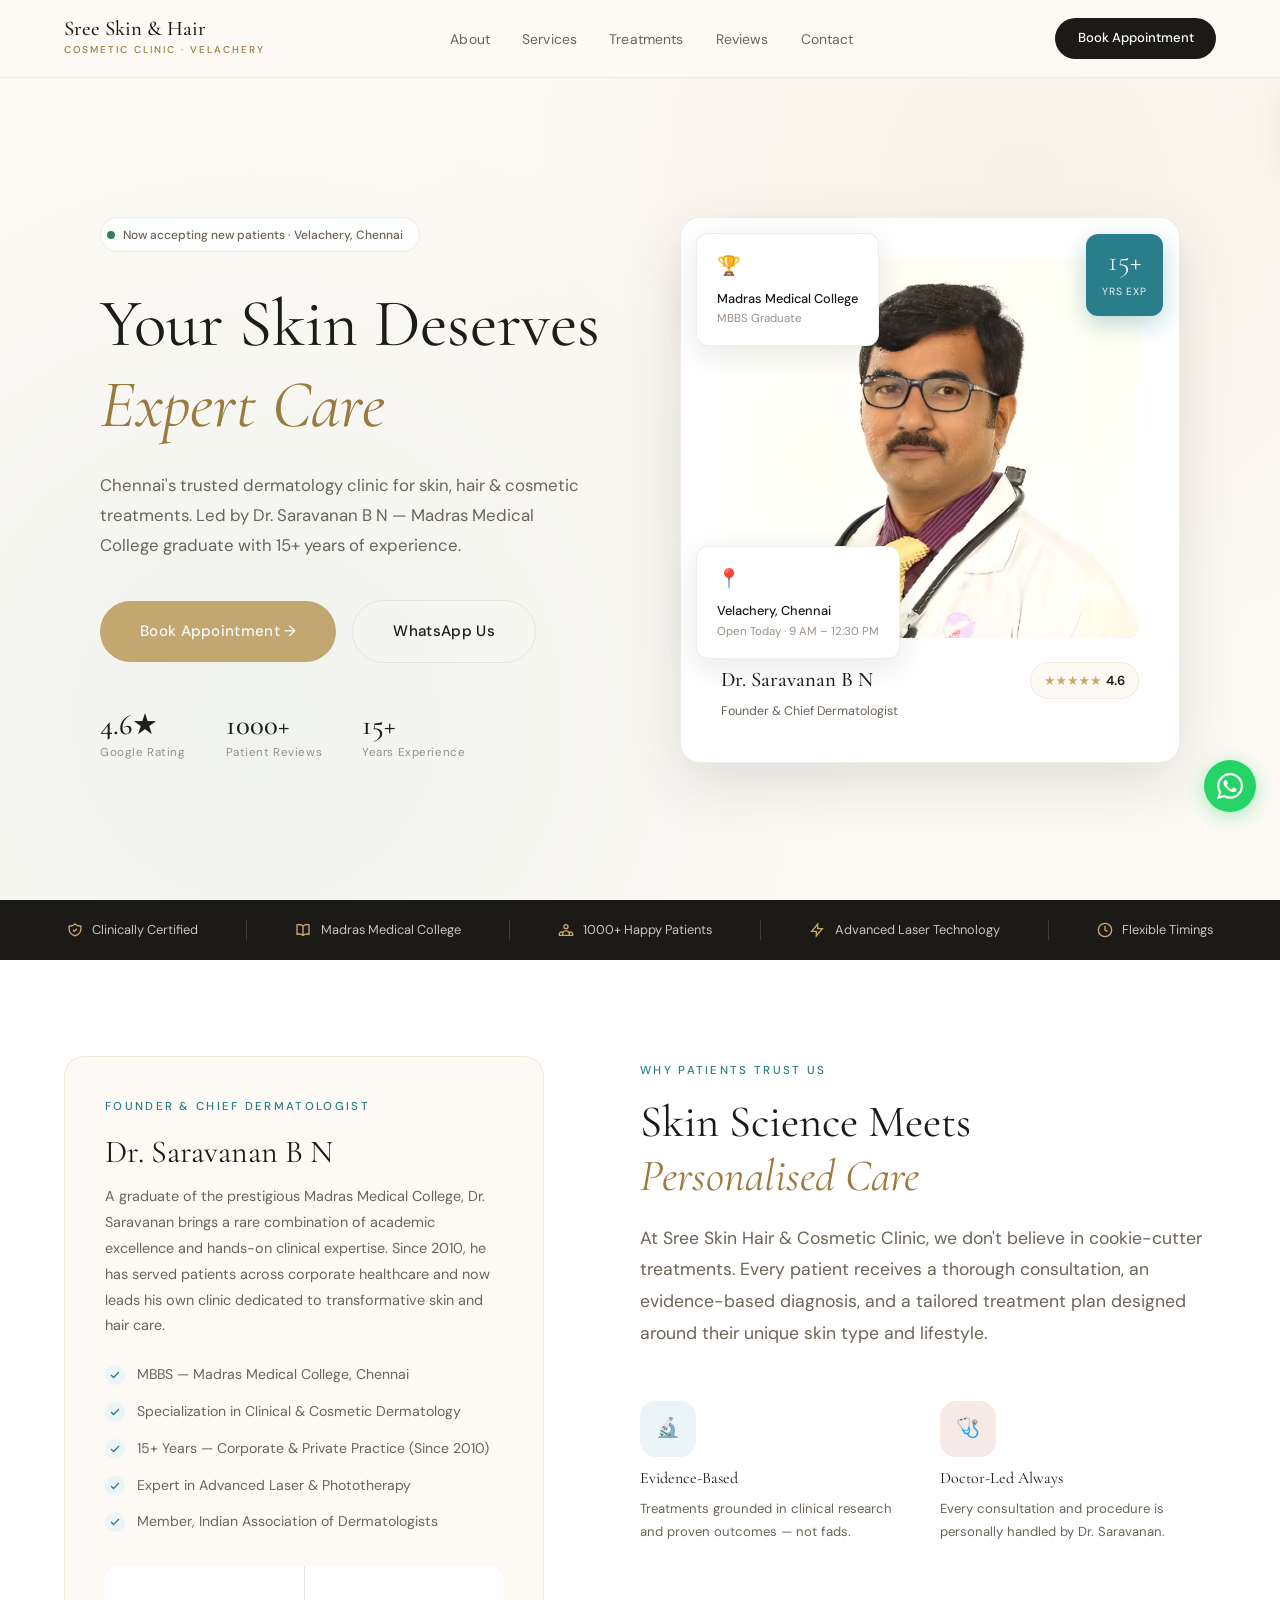
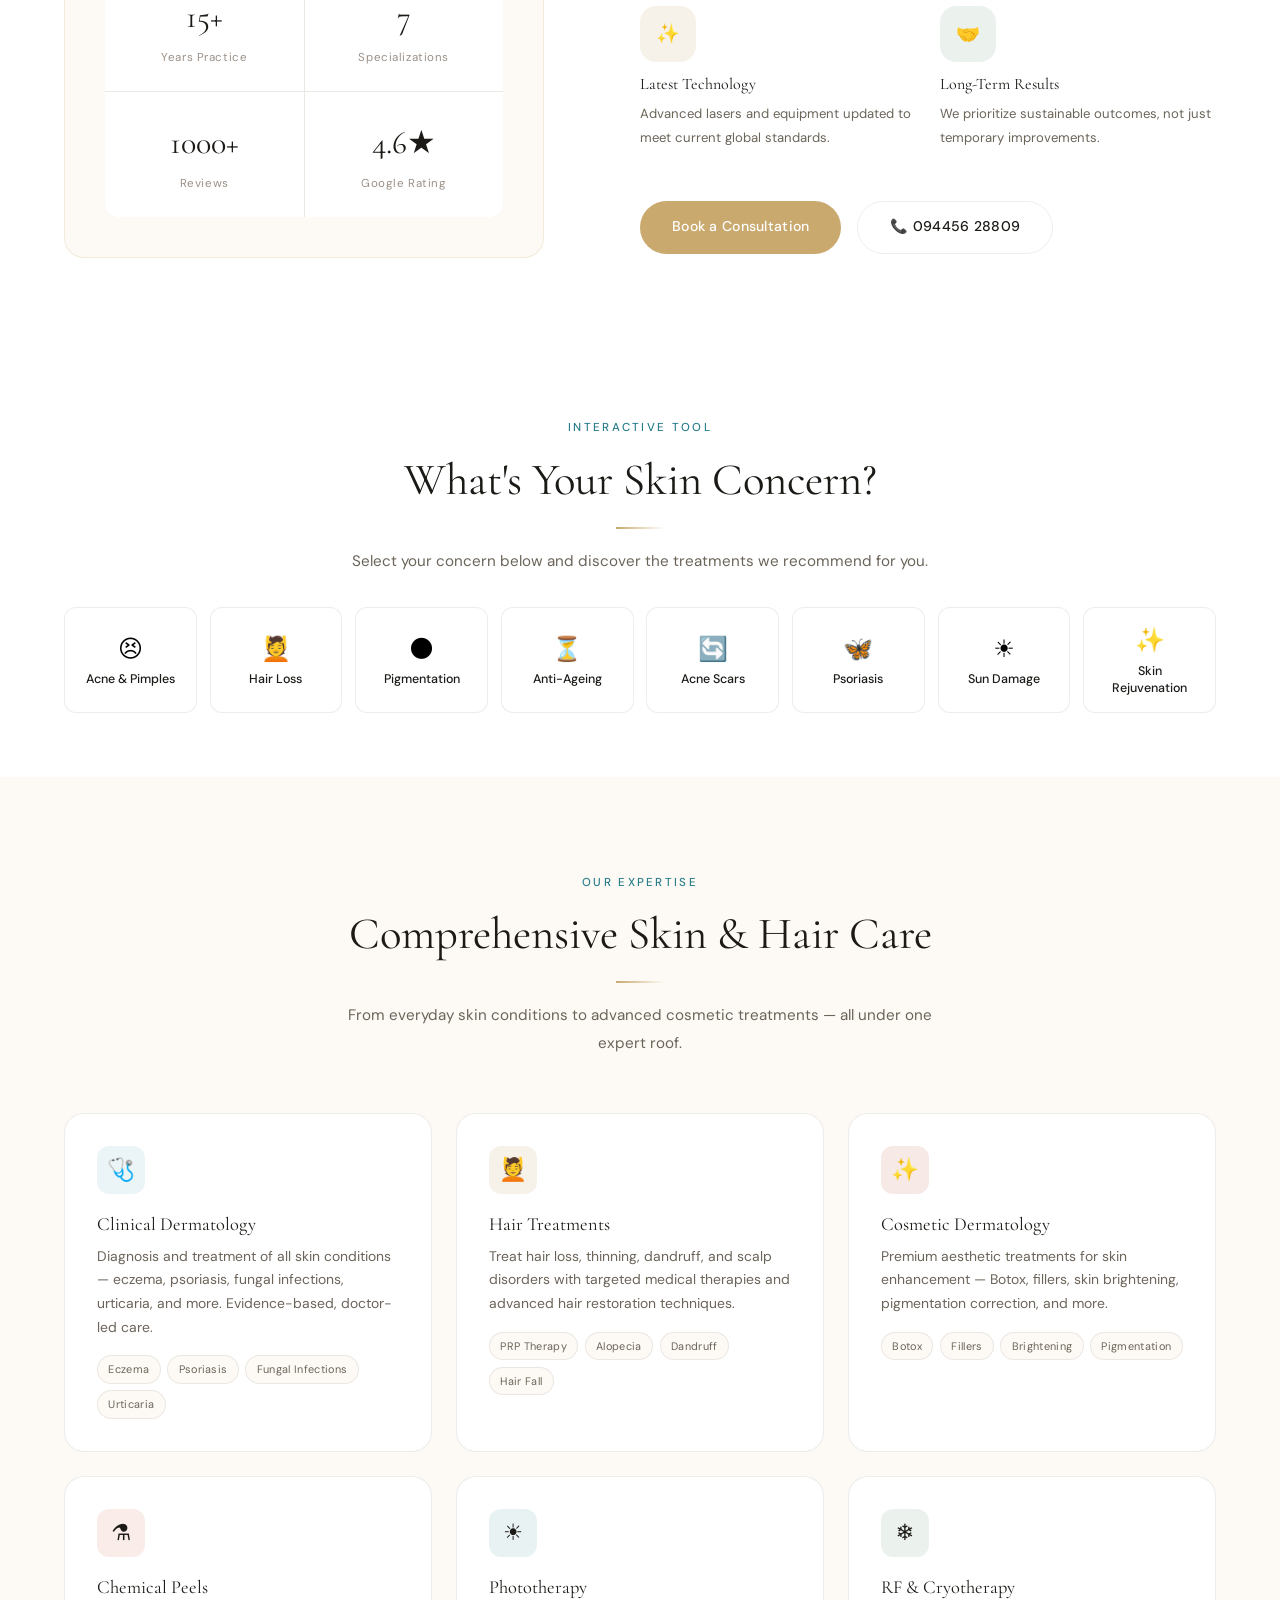
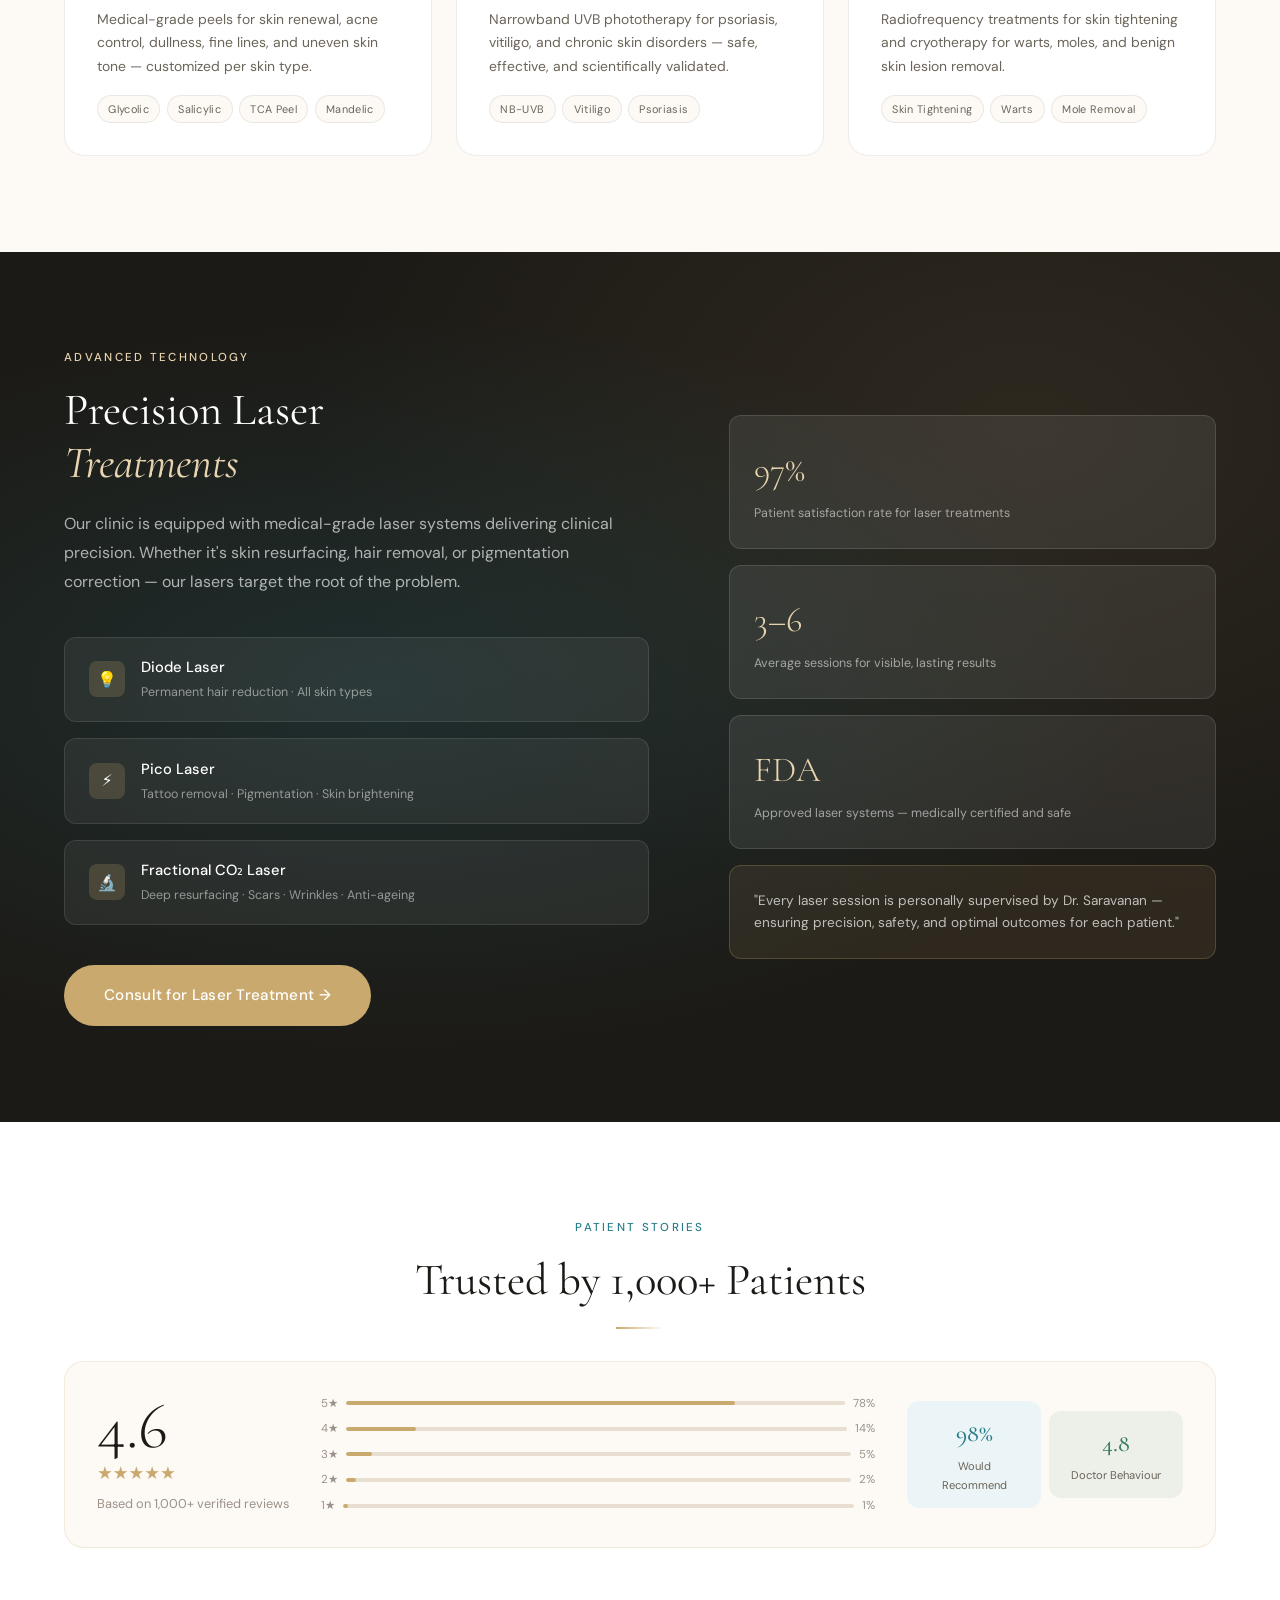
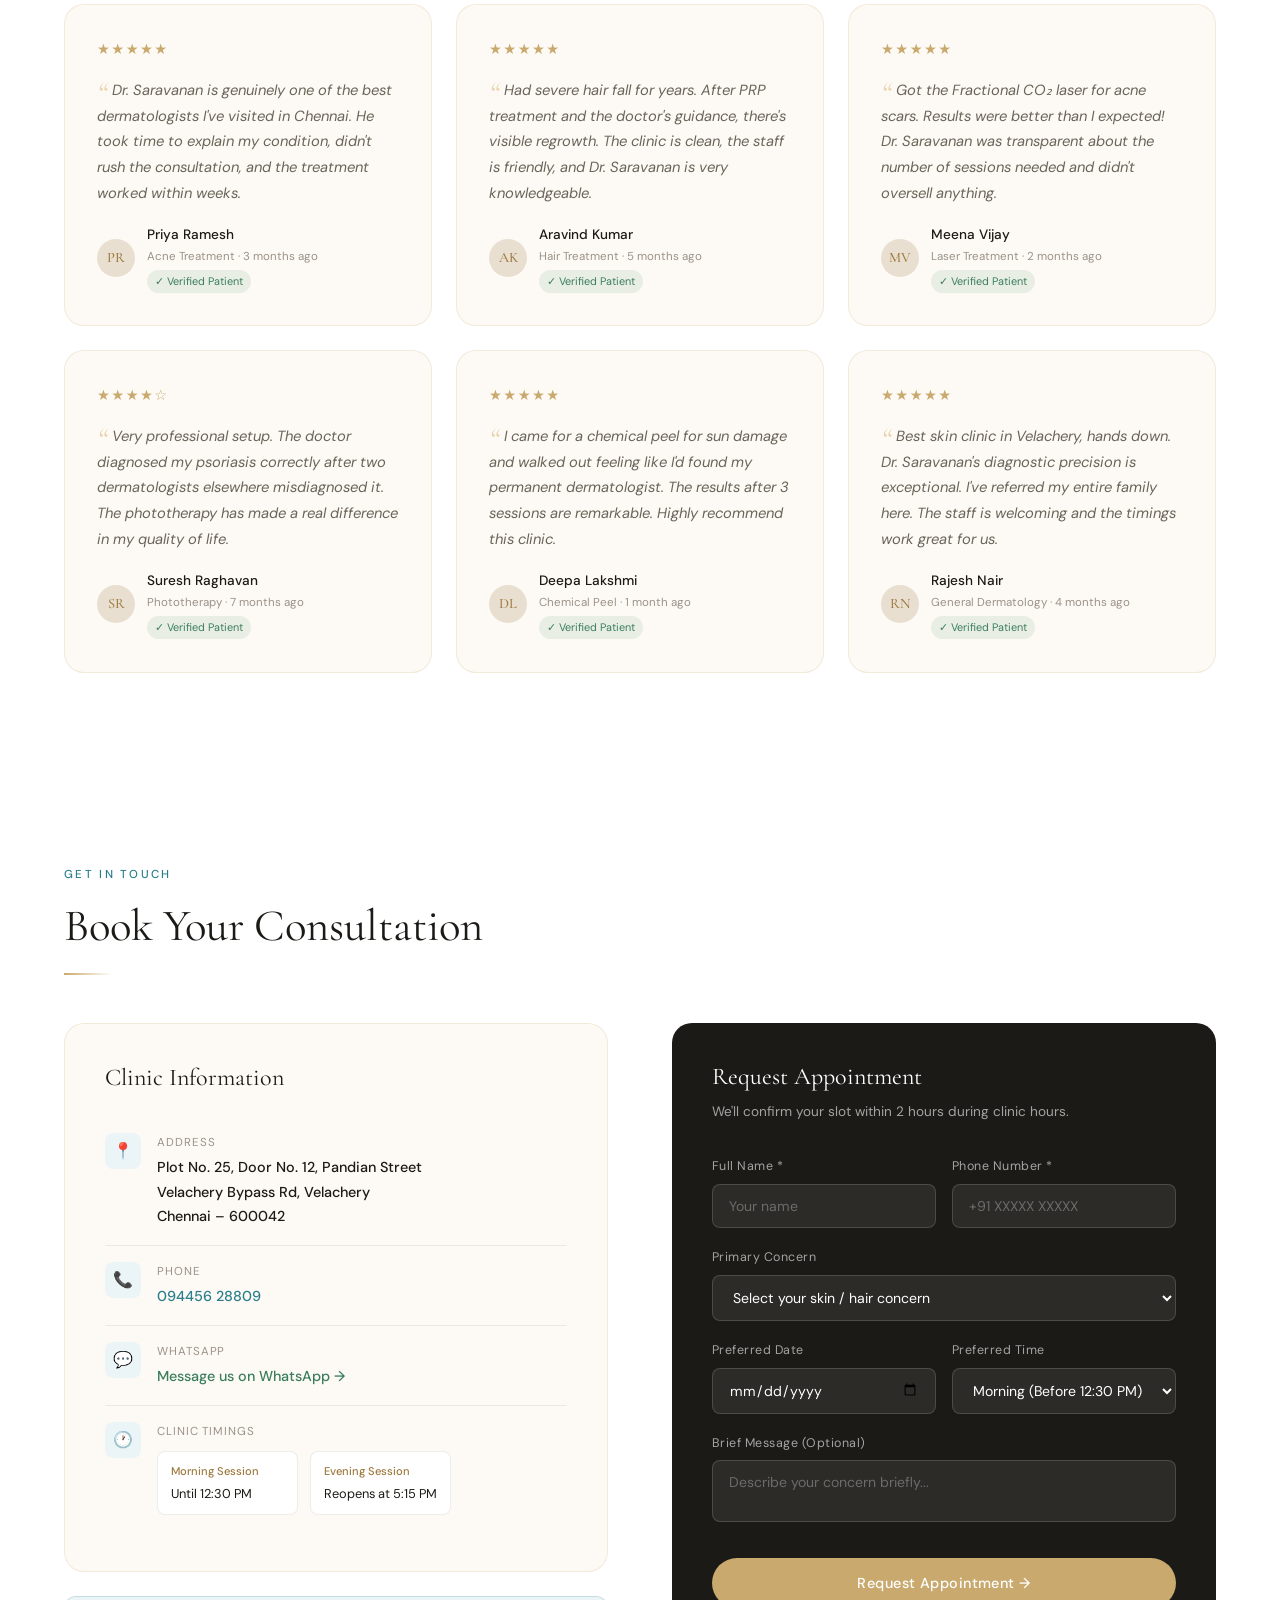
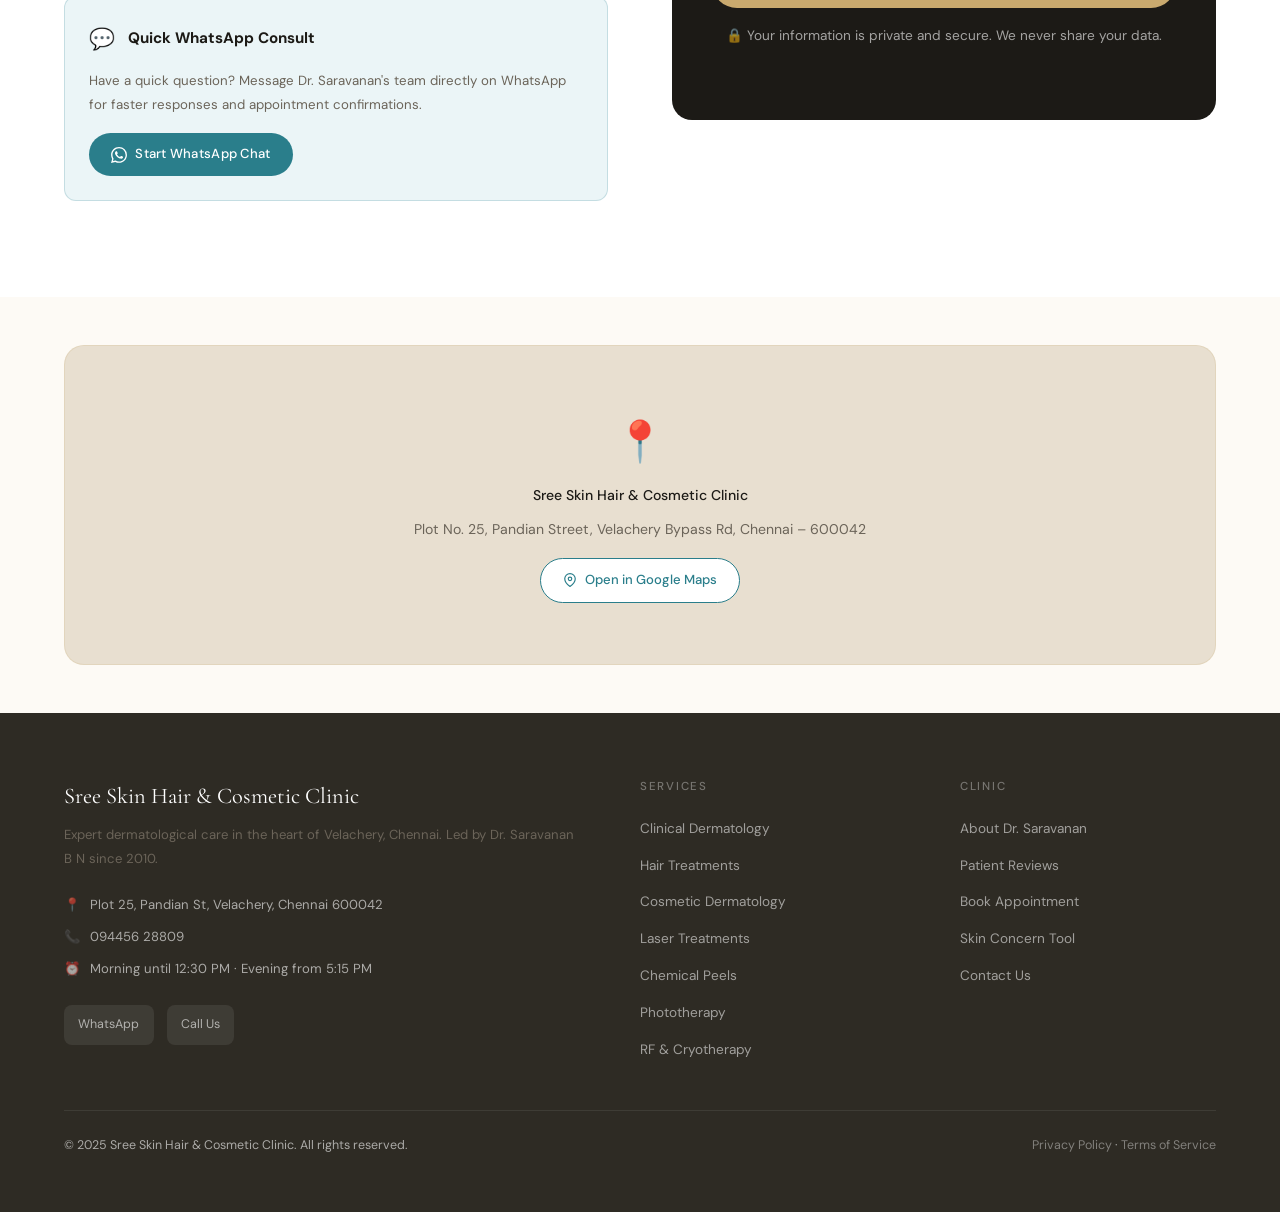
==== index.html @ a3b0a965 "Initial commit: Sree Skin Clinic website with doctor photo integration" ====
<!DOCTYPE html>
<html lang="en">
<head>
<meta charset="UTF-8">
<meta name="viewport" content="width=device-width, initial-scale=1.0">
<meta name="description" content="Sree Skin Hair & Cosmetic Clinic - Dr. Saravanan B N, Expert Dermatologist in Velachery, Chennai. Laser treatments, hair solutions, cosmetic dermatology. Book your appointment today.">
<meta name="keywords" content="dermatologist Chennai, skin clinic Velachery, hair treatment Chennai, laser skin treatment, cosmetic dermatology Chennai, Dr Saravanan dermatologist">
<title>Sree Skin Hair & Cosmetic Clinic | Dr. Saravanan B N | Velachery, Chennai</title>
<link rel="preconnect" href="https://fonts.googleapis.com">
<link href="https://fonts.googleapis.com/css2?family=Cormorant+Garamond:ital,wght@0,300;0,400;0,500;0,600;1,300;1,400&family=DM+Sans:wght@300;400;500;600&display=swap" rel="stylesheet">
<link rel="stylesheet" href="style.css">
</head>
<body>

<!-- ── NAVIGATION ── -->
<nav id="navbar">
  <div class="nav-inner">
    <a href="#home" class="nav-logo">
      <span class="nav-logo-name">Sree Skin & Hair</span>
      <span class="nav-logo-sub">Cosmetic Clinic · Velachery</span>
    </a>
    <ul class="nav-links">
      <li><a href="#about">About</a></li>
      <li><a href="#services">Services</a></li>
      <li><a href="#treatments">Treatments</a></li>
      <li><a href="#testimonials">Reviews</a></li>
      <li><a href="#contact">Contact</a></li>
    </ul>
    <div class="nav-cta">
      <a href="#contact" class="nav-book">Book Appointment</a>
    </div>
    <button class="hamburger" id="hamburger" aria-label="Menu">
      <span></span><span></span><span></span>
    </button>
  </div>
  <div class="mobile-menu" id="mobileMenu">
    <a href="#about">About Dr. Saravanan</a>
    <a href="#services">Services</a>
    <a href="#treatments">Laser Treatments</a>
    <a href="#testimonials">Patient Reviews</a>
    <a href="#contact">Contact & Location</a>
    <a href="tel:+919445628809" class="btn btn-outline" style="text-align:center;justify-content:center;">📞 Call Now</a>
    <a href="#contact" class="btn btn-gold">Book Appointment</a>
  </div>
</nav>

<!-- ── HERO ── -->
<section class="hero" id="home">
  <div class="hero-bg-pattern"></div>
  <div class="container">
    <div class="hero-grid">
      <div class="hero-content">
        <div class="hero-badge">
          <span class="hero-badge-dot"></span>
          <span>Now accepting new patients · Velachery, Chennai</span>
        </div>
        <h1 class="hero-title">
          Your Skin Deserves<br>
          <em>Expert Care</em>
        </h1>
        <p class="hero-sub">
          Chennai's trusted dermatology clinic for skin, hair & cosmetic treatments. Led by Dr. Saravanan B N — Madras Medical College graduate with 15+ years of experience.
        </p>
        <div class="hero-actions">
          <a href="#contact" class="btn btn-gold btn-lg">Book Appointment →</a>
          <a href="https://wa.me/919445628809?text=Hello%2C%20I%20would%20like%20to%20book%20an%20appointment" target="_blank" class="btn btn-outline btn-lg">WhatsApp Us</a>
        </div>
        <div class="hero-stats">
          <div>
            <span class="hero-stat-num">4.6★</span>
            <span class="hero-stat-label">Google Rating</span>
          </div>
          <div>
            <span class="hero-stat-num">1000+</span>
            <span class="hero-stat-label">Patient Reviews</span>
          </div>
          <div>
            <span class="hero-stat-num">15+</span>
            <span class="hero-stat-label">Years Experience</span>
          </div>
        </div>
      </div>

      <div class="hero-visual">
        <div class="hero-float-card hero-float-1">
          <div class="float-icon">🏆</div>
          <div class="float-label">Madras Medical College</div>
          <div class="float-sub">MBBS Graduate</div>
        </div>
        <div class="hero-card-main">
          <div class="experience-badge">
            <span class="num">15+</span>
            <span class="txt">YRS EXP</span>
          </div>
          <div class="doctor-avatar-placeholder">
            <img src="doctor-photo.jpg" class="doctor-silhouette" alt="Portrait of Dr. Saravanan B N" onerror="this.closest('.doctor-avatar-placeholder').classList.add('fallback-active')">
            <svg viewBox="0 0 200 300" class="doctor-silhouette-fallback" fill="none" xmlns="http://www.w3.org/2000/svg" aria-hidden="true">
              <ellipse cx="100" cy="65" rx="38" ry="42" fill="#C9A96E" opacity="0.35"/>
              <rect x="52" y="105" width="96" height="130" rx="24" fill="#C9A96E" opacity="0.25"/>
              <rect x="80" y="100" width="40" height="20" rx="6" fill="#9E7A3F" opacity="0.3"/>
              <rect x="68" y="135" width="64" height="8" rx="4" fill="#2A7E8B" opacity="0.3"/>
              <circle cx="100" cy="170" r="16" fill="#2A7E8B" opacity="0.15"/>
              <rect x="94" y="158" width="12" height="24" rx="2" fill="#2A7E8B" opacity="0.4"/>
              <rect x="88" y="164" width="24" height="12" rx="2" fill="#2A7E8B" opacity="0.4"/>
            </svg>
          </div>
          <div class="doctor-info-row">
            <div class="doctor-name-block">
              <div class="name">Dr. Saravanan B N</div>
              <div class="title">Founder & Chief Dermatologist</div>
            </div>
            <div class="rating-pill">
              <span class="stars">★★★★★</span>
              <span class="score">4.6</span>
            </div>
          </div>
        </div>
        <div class="hero-float-card hero-float-2">
          <div class="float-icon">📍</div>
          <div class="float-label">Velachery, Chennai</div>
          <div class="float-sub">Open Today · 9 AM – 12:30 PM</div>
        </div>
      </div>
    </div>
  </div>
</section>

<!-- ── TRUST BAR ── -->
<div class="trust-bar">
  <div class="container">
    <div class="trust-inner">
      <div class="trust-item">
        <svg class="icon" viewBox="0 0 24 24" fill="none" stroke="currentColor" stroke-width="2"><path d="M9 12l2 2 4-4m5.618-4.016A11.955 11.955 0 0112 2.944a11.955 11.955 0 01-8.618 3.04A12.02 12.02 0 003 9c0 5.591 3.824 10.29 9 11.622 5.176-1.332 9-6.03 9-11.622 0-1.042-.133-2.052-.382-3.016z"/></svg>
        Clinically Certified
      </div>
      <div class="trust-divider"></div>
      <div class="trust-item">
        <svg class="icon" viewBox="0 0 24 24" fill="none" stroke="currentColor" stroke-width="2"><path d="M12 6.042A8.967 8.967 0 006 3.75c-1.052 0-2.062.18-3 .512v14.25A8.987 8.987 0 016 18c2.305 0 4.408.867 6 2.292m0-14.25a8.966 8.966 0 016-2.292c1.052 0 2.062.18 3 .512v14.25A8.987 8.987 0 0018 18a8.967 8.967 0 00-6 2.292m0-14.25v14.25"/></svg>
        Madras Medical College
      </div>
      <div class="trust-divider"></div>
      <div class="trust-item">
        <svg class="icon" viewBox="0 0 24 24" fill="none" stroke="currentColor" stroke-width="2"><path d="M17 20h5v-2a3 3 0 00-5.356-1.857M17 20H7m10 0v-2c0-.656-.126-1.283-.356-1.857M7 20H2v-2a3 3 0 015.356-1.857M7 20v-2c0-.656.126-1.283.356-1.857m0 0a5.002 5.002 0 019.288 0M15 7a3 3 0 11-6 0 3 3 0 016 0z"/></svg>
        1000+ Happy Patients
      </div>
      <div class="trust-divider"></div>
      <div class="trust-item">
        <svg class="icon" viewBox="0 0 24 24" fill="none" stroke="currentColor" stroke-width="2"><path d="M13 10V3L4 14h7v7l9-11h-7z"/></svg>
        Advanced Laser Technology
      </div>
      <div class="trust-divider"></div>
      <div class="trust-item">
        <svg class="icon" viewBox="0 0 24 24" fill="none" stroke="currentColor" stroke-width="2"><circle cx="12" cy="12" r="10"/><polyline points="12 6 12 12 16 14"/></svg>
        Flexible Timings
      </div>
    </div>
  </div>
</div>

<!-- ── ABOUT DR. SARAVANAN ── -->
<section class="about-section section" id="about">
  <div class="container">
    <div class="about-grid">
      <div class="about-visual fade-up">
        <div class="about-card">
          <span class="eyebrow">Founder & Chief Dermatologist</span>
          <h2 style="font-size:2rem;">Dr. Saravanan B N</h2>
          <p style="margin-top:0.8rem;font-size:0.9rem;">A graduate of the prestigious Madras Medical College, Dr. Saravanan brings a rare combination of academic excellence and hands-on clinical expertise. Since 2010, he has served patients across corporate healthcare and now leads his own clinic dedicated to transformative skin and hair care.</p>
          
          <ul class="credential-list">
            <li>
              <div class="cred-icon" style="background:var(--blue-teal-light);">
                <svg width="12" height="12" viewBox="0 0 24 24" fill="none" stroke="var(--blue-teal)" stroke-width="2.5"><polyline points="20 6 9 17 4 12"/></svg>
              </div>
              MBBS — Madras Medical College, Chennai
            </li>
            <li>
              <div class="cred-icon" style="background:var(--blue-teal-light);">
                <svg width="12" height="12" viewBox="0 0 24 24" fill="none" stroke="var(--blue-teal)" stroke-width="2.5"><polyline points="20 6 9 17 4 12"/></svg>
              </div>
              Specialization in Clinical & Cosmetic Dermatology
            </li>
            <li>
              <div class="cred-icon" style="background:var(--blue-teal-light);">
                <svg width="12" height="12" viewBox="0 0 24 24" fill="none" stroke="var(--blue-teal)" stroke-width="2.5"><polyline points="20 6 9 17 4 12"/></svg>
              </div>
              15+ Years — Corporate & Private Practice (Since 2010)
            </li>
            <li>
              <div class="cred-icon" style="background:var(--blue-teal-light);">
                <svg width="12" height="12" viewBox="0 0 24 24" fill="none" stroke="var(--blue-teal)" stroke-width="2.5"><polyline points="20 6 9 17 4 12"/></svg>
              </div>
              Expert in Advanced Laser & Phototherapy
            </li>
            <li>
              <div class="cred-icon" style="background:var(--blue-teal-light);">
                <svg width="12" height="12" viewBox="0 0 24 24" fill="none" stroke="var(--blue-teal)" stroke-width="2.5"><polyline points="20 6 9 17 4 12"/></svg>
              </div>
              Member, Indian Association of Dermatologists
            </li>
          </ul>

          <div class="stat-grid">
            <div class="stat-box">
              <span class="num">15+</span>
              <span class="lbl">Years Practice</span>
            </div>
            <div class="stat-box">
              <span class="num">7</span>
              <span class="lbl">Specializations</span>
            </div>
            <div class="stat-box">
              <span class="num">1000+</span>
              <span class="lbl">Reviews</span>
            </div>
            <div class="stat-box">
              <span class="num">4.6★</span>
              <span class="lbl">Google Rating</span>
            </div>
          </div>
        </div>
      </div>

      <div class="about-content fade-up fade-up-delay-1">
        <span class="eyebrow">Why Patients Trust Us</span>
        <h2>Skin Science Meets<br><em style="color:var(--gold-dark);">Personalised Care</em></h2>
        <p class="subtitle">At Sree Skin Hair & Cosmetic Clinic, we don't believe in cookie-cutter treatments. Every patient receives a thorough consultation, an evidence-based diagnosis, and a tailored treatment plan designed around their unique skin type and lifestyle.</p>
        
        <div class="why-grid" style="margin-top:0;">
          <div class="why-card" style="text-align:left;padding:1.2rem 0;">
            <div class="why-icon" style="background:var(--blue-teal-light);margin:0 0 0.8rem;">
              <span style="font-size:1.2rem;">🔬</span>
            </div>
            <h3 style="font-size:1rem;">Evidence-Based</h3>
            <p style="font-size:0.82rem;">Treatments grounded in clinical research and proven outcomes — not fads.</p>
          </div>
          <div class="why-card" style="text-align:left;padding:1.2rem 0;">
            <div class="why-icon" style="background:var(--accent-light);margin:0 0 0.8rem;">
              <span style="font-size:1.2rem;">🩺</span>
            </div>
            <h3 style="font-size:1rem;">Doctor-Led Always</h3>
            <p style="font-size:0.82rem;">Every consultation and procedure is personally handled by Dr. Saravanan.</p>
          </div>
          <div class="why-card" style="text-align:left;padding:1.2rem 0;">
            <div class="why-icon" style="background:rgba(201,169,110,0.15);margin:0 0 0.8rem;">
              <span style="font-size:1.2rem;">✨</span>
            </div>
            <h3 style="font-size:1rem;">Latest Technology</h3>
            <p style="font-size:0.82rem;">Advanced lasers and equipment updated to meet current global standards.</p>
          </div>
          <div class="why-card" style="text-align:left;padding:1.2rem 0;">
            <div class="why-icon" style="background:rgba(58,125,92,0.1);margin:0 0 0.8rem;">
              <span style="font-size:1.2rem;">🤝</span>
            </div>
            <h3 style="font-size:1rem;">Long-Term Results</h3>
            <p style="font-size:0.82rem;">We prioritize sustainable outcomes, not just temporary improvements.</p>
          </div>
        </div>

        <div style="margin-top:2rem;display:flex;gap:1rem;flex-wrap:wrap;">
          <a href="#contact" class="btn btn-gold">Book a Consultation</a>
          <a href="tel:+919445628809" class="btn btn-outline">📞 094456 28809</a>
        </div>
      </div>
    </div>
  </div>
</section>

<!-- ── SKIN CONCERN SELECTOR ── -->
<section class="skin-selector section-sm" id="concerns">
  <div class="container">
    <div class="section-header">
      <span class="eyebrow">Interactive Tool</span>
      <h2>What's Your Skin Concern?</h2>
      <div class="divider"></div>
      <p>Select your concern below and discover the treatments we recommend for you.</p>
    </div>
    <div class="concern-grid" id="concernGrid">
      <button class="concern-btn" onclick="selectConcern(this,'acne')">
        <span class="icon">😣</span>
        <span class="name">Acne & Pimples</span>
      </button>
      <button class="concern-btn" onclick="selectConcern(this,'hairloss')">
        <span class="icon">💆</span>
        <span class="name">Hair Loss</span>
      </button>
      <button class="concern-btn" onclick="selectConcern(this,'pigmentation')">
        <span class="icon">🌑</span>
        <span class="name">Pigmentation</span>
      </button>
      <button class="concern-btn" onclick="selectConcern(this,'antiaging')">
        <span class="icon">⏳</span>
        <span class="name">Anti-Ageing</span>
      </button>
      <button class="concern-btn" onclick="selectConcern(this,'scars')">
        <span class="icon">🔄</span>
        <span class="name">Acne Scars</span>
      </button>
      <button class="concern-btn" onclick="selectConcern(this,'psoriasis')">
        <span class="icon">🦋</span>
        <span class="name">Psoriasis</span>
      </button>
      <button class="concern-btn" onclick="selectConcern(this,'tanning')">
        <span class="icon">☀️</span>
        <span class="name">Sun Damage</span>
      </button>
      <button class="concern-btn" onclick="selectConcern(this,'laser')">
        <span class="icon">✨</span>
        <span class="name">Skin Rejuvenation</span>
      </button>
    </div>
    <div class="concern-result" id="concernResult">
      <h4 id="cResult-title">Recommended Treatments</h4>
      <p id="cResult-text"></p>
      <div class="treatments" id="cResult-tags"></div>
      <div style="margin-top:1.2rem;">
        <a href="#contact" class="btn btn-teal" style="font-size:0.82rem;padding:0.65rem 1.4rem;">Book a Consultation for This →</a>
      </div>
    </div>
  </div>
</section>

<!-- ── SERVICES ── -->
<section class="services-section section" id="services">
  <div class="container">
    <div class="section-header fade-up">
      <span class="eyebrow">Our Expertise</span>
      <h2>Comprehensive Skin & Hair Care</h2>
      <div class="divider"></div>
      <p>From everyday skin conditions to advanced cosmetic treatments — all under one expert roof.</p>
    </div>

    <div class="services-grid">
      <div class="service-card fade-up">
        <div class="service-icon" style="background:var(--blue-teal-light);">🩺</div>
        <h3>Clinical Dermatology</h3>
        <p>Diagnosis and treatment of all skin conditions — eczema, psoriasis, fungal infections, urticaria, and more. Evidence-based, doctor-led care.</p>
        <div class="service-tags">
          <span class="tag">Eczema</span>
          <span class="tag">Psoriasis</span>
          <span class="tag">Fungal Infections</span>
          <span class="tag">Urticaria</span>
        </div>
      </div>

      <div class="service-card fade-up fade-up-delay-1">
        <div class="service-icon" style="background:rgba(201,169,110,0.15);">💆</div>
        <h3>Hair Treatments</h3>
        <p>Treat hair loss, thinning, dandruff, and scalp disorders with targeted medical therapies and advanced hair restoration techniques.</p>
        <div class="service-tags">
          <span class="tag">PRP Therapy</span>
          <span class="tag">Alopecia</span>
          <span class="tag">Dandruff</span>
          <span class="tag">Hair Fall</span>
        </div>
      </div>

      <div class="service-card fade-up fade-up-delay-2">
        <div class="service-icon" style="background:var(--accent-light);">✨</div>
        <h3>Cosmetic Dermatology</h3>
        <p>Premium aesthetic treatments for skin enhancement — Botox, fillers, skin brightening, pigmentation correction, and more.</p>
        <div class="service-tags">
          <span class="tag">Botox</span>
          <span class="tag">Fillers</span>
          <span class="tag">Brightening</span>
          <span class="tag">Pigmentation</span>
        </div>
      </div>

      <div class="service-card fade-up">
        <div class="service-icon" style="background:rgba(212,128,106,0.15);">⚗️</div>
        <h3>Chemical Peels</h3>
        <p>Medical-grade peels for skin renewal, acne control, dullness, fine lines, and uneven skin tone — customized per skin type.</p>
        <div class="service-tags">
          <span class="tag">Glycolic</span>
          <span class="tag">Salicylic</span>
          <span class="tag">TCA Peel</span>
          <span class="tag">Mandelic</span>
        </div>
      </div>

      <div class="service-card fade-up fade-up-delay-1">
        <div class="service-icon" style="background:rgba(42,126,139,0.1);">☀️</div>
        <h3>Phototherapy</h3>
        <p>Narrowband UVB phototherapy for psoriasis, vitiligo, and chronic skin disorders — safe, effective, and scientifically validated.</p>
        <div class="service-tags">
          <span class="tag">NB-UVB</span>
          <span class="tag">Vitiligo</span>
          <span class="tag">Psoriasis</span>
        </div>
      </div>

      <div class="service-card fade-up fade-up-delay-2">
        <div class="service-icon" style="background:rgba(58,125,92,0.1);">❄️</div>
        <h3>RF & Cryotherapy</h3>
        <p>Radiofrequency treatments for skin tightening and cryotherapy for warts, moles, and benign skin lesion removal.</p>
        <div class="service-tags">
          <span class="tag">Skin Tightening</span>
          <span class="tag">Warts</span>
          <span class="tag">Mole Removal</span>
        </div>
      </div>
    </div>
  </div>
</section>

<!-- ── LASER TREATMENTS (FEATURED) ── -->
<section class="laser-section section" id="treatments">
  <div class="laser-bg"></div>
  <div class="container">
    <div class="laser-grid">
      <div class="laser-content fade-up">
        <span class="eyebrow">Advanced Technology</span>
        <h2 style="color:white;">Precision Laser<br><em style="color:var(--gold-light);">Treatments</em></h2>
        <p>Our clinic is equipped with medical-grade laser systems delivering clinical precision. Whether it's skin resurfacing, hair removal, or pigmentation correction — our lasers target the root of the problem.</p>
        <div class="laser-items">
          <div class="laser-item">
            <div class="laser-item-icon">💡</div>
            <div class="laser-item-text">
              <div class="name">Diode Laser</div>
              <div class="desc">Permanent hair reduction · All skin types</div>
            </div>
          </div>
          <div class="laser-item">
            <div class="laser-item-icon">⚡</div>
            <div class="laser-item-text">
              <div class="name">Pico Laser</div>
              <div class="desc">Tattoo removal · Pigmentation · Skin brightening</div>
            </div>
          </div>
          <div class="laser-item">
            <div class="laser-item-icon">🔬</div>
            <div class="laser-item-text">
              <div class="name">Fractional CO₂ Laser</div>
              <div class="desc">Deep resurfacing · Scars · Wrinkles · Anti-ageing</div>
            </div>
          </div>
        </div>
        <div style="margin-top:2.5rem;">
          <a href="#contact" class="btn btn-gold btn-lg">Consult for Laser Treatment →</a>
        </div>
      </div>

      <div class="laser-visual-cards fade-up fade-up-delay-1">
        <div class="laser-info-card">
          <div class="num">97%</div>
          <div class="lbl">Patient satisfaction rate for laser treatments</div>
        </div>
        <div class="laser-info-card">
          <div class="num">3–6</div>
          <div class="lbl">Average sessions for visible, lasting results</div>
        </div>
        <div class="laser-info-card">
          <div class="num">FDA</div>
          <div class="lbl">Approved laser systems — medically certified and safe</div>
        </div>
        <div class="laser-info-card" style="background:rgba(201,169,110,0.1);border-color:rgba(201,169,110,0.25);">
          <p style="color:rgba(255,255,255,0.7);font-size:0.85rem;line-height:1.6;margin:0;">"Every laser session is personally supervised by Dr. Saravanan — ensuring precision, safety, and optimal outcomes for each patient."</p>
        </div>
      </div>
    </div>
  </div>
</section>

<!-- ── TESTIMONIALS ── -->
<section class="testimonials-section section" id="testimonials">
  <div class="container">
    <div class="section-header fade-up" style="max-width:700px;margin:0 auto 2rem;">
      <span class="eyebrow">Patient Stories</span>
      <h2>Trusted by 1,000+ Patients</h2>
      <div class="divider"></div>
    </div>

    <div class="overall-rating fade-up">
      <div>
        <div class="rating-big">4.6</div>
        <div class="rating-detail">
          <div class="stars">★★★★★</div>
          <div class="count">Based on 1,000+ verified reviews</div>
        </div>
      </div>
      <div class="rating-bars">
        <div class="rating-bar-row">5★ <div class="bar-track"><div class="bar-fill" style="width:78%"></div></div> 78%</div>
        <div class="rating-bar-row">4★ <div class="bar-track"><div class="bar-fill" style="width:14%"></div></div> 14%</div>
        <div class="rating-bar-row">3★ <div class="bar-track"><div class="bar-fill" style="width:5%"></div></div> 5%</div>
        <div class="rating-bar-row">2★ <div class="bar-track"><div class="bar-fill" style="width:2%"></div></div> 2%</div>
        <div class="rating-bar-row">1★ <div class="bar-track"><div class="bar-fill" style="width:1%"></div></div> 1%</div>
      </div>
      <div style="display:flex;align-items:center;gap:0.5rem;flex-wrap:wrap;">
        <div style="background:var(--blue-teal-light);padding:0.8rem 1.2rem;border-radius:var(--r);text-align:center;flex:1;min-width:100px;">
          <div style="font-family:var(--serif);font-size:1.5rem;color:var(--blue-teal);font-weight:500;">98%</div>
          <div style="font-size:0.7rem;color:var(--mid);margin-top:2px;">Would Recommend</div>
        </div>
        <div style="background:rgba(58,125,92,0.08);padding:0.8rem 1.2rem;border-radius:var(--r);text-align:center;flex:1;min-width:100px;">
          <div style="font-family:var(--serif);font-size:1.5rem;color:var(--success);font-weight:500;">4.8</div>
          <div style="font-size:0.7rem;color:var(--mid);margin-top:2px;">Doctor Behaviour</div>
        </div>
      </div>
    </div>

    <div class="testimonials-grid">
      <div class="testimonial-card fade-up">
        <div class="t-stars">★★★★★</div>
        <p class="t-text">Dr. Saravanan is genuinely one of the best dermatologists I've visited in Chennai. He took time to explain my condition, didn't rush the consultation, and the treatment worked within weeks.</p>
        <div class="t-author">
          <div class="t-avatar">PR</div>
          <div>
            <div class="t-name">Priya Ramesh</div>
            <div class="t-detail">Acne Treatment · 3 months ago</div>
            <div class="t-verified">✓ Verified Patient</div>
          </div>
        </div>
      </div>

      <div class="testimonial-card fade-up fade-up-delay-1">
        <div class="t-stars">★★★★★</div>
        <p class="t-text">Had severe hair fall for years. After PRP treatment and the doctor's guidance, there's visible regrowth. The clinic is clean, the staff is friendly, and Dr. Saravanan is very knowledgeable.</p>
        <div class="t-author">
          <div class="t-avatar">AK</div>
          <div>
            <div class="t-name">Aravind Kumar</div>
            <div class="t-detail">Hair Treatment · 5 months ago</div>
            <div class="t-verified">✓ Verified Patient</div>
          </div>
        </div>
      </div>

      <div class="testimonial-card fade-up fade-up-delay-2">
        <div class="t-stars">★★★★★</div>
        <p class="t-text">Got the Fractional CO₂ laser for acne scars. Results were better than I expected! Dr. Saravanan was transparent about the number of sessions needed and didn't oversell anything.</p>
        <div class="t-author">
          <div class="t-avatar">MV</div>
          <div>
            <div class="t-name">Meena Vijay</div>
            <div class="t-detail">Laser Treatment · 2 months ago</div>
            <div class="t-verified">✓ Verified Patient</div>
          </div>
        </div>
      </div>

      <div class="testimonial-card fade-up">
        <div class="t-stars">★★★★☆</div>
        <p class="t-text">Very professional setup. The doctor diagnosed my psoriasis correctly after two dermatologists elsewhere misdiagnosed it. The phototherapy has made a real difference in my quality of life.</p>
        <div class="t-author">
          <div class="t-avatar">SR</div>
          <div>
            <div class="t-name">Suresh Raghavan</div>
            <div class="t-detail">Phototherapy · 7 months ago</div>
            <div class="t-verified">✓ Verified Patient</div>
          </div>
        </div>
      </div>

      <div class="testimonial-card fade-up fade-up-delay-1">
        <div class="t-stars">★★★★★</div>
        <p class="t-text">I came for a chemical peel for sun damage and walked out feeling like I'd found my permanent dermatologist. The results after 3 sessions are remarkable. Highly recommend this clinic.</p>
        <div class="t-author">
          <div class="t-avatar">DL</div>
          <div>
            <div class="t-name">Deepa Lakshmi</div>
            <div class="t-detail">Chemical Peel · 1 month ago</div>
            <div class="t-verified">✓ Verified Patient</div>
          </div>
        </div>
      </div>

      <div class="testimonial-card fade-up fade-up-delay-2">
        <div class="t-stars">★★★★★</div>
        <p class="t-text">Best skin clinic in Velachery, hands down. Dr. Saravanan's diagnostic precision is exceptional. I've referred my entire family here. The staff is welcoming and the timings work great for us.</p>
        <div class="t-author">
          <div class="t-avatar">RN</div>
          <div>
            <div class="t-name">Rajesh Nair</div>
            <div class="t-detail">General Dermatology · 4 months ago</div>
            <div class="t-verified">✓ Verified Patient</div>
          </div>
        </div>
      </div>
    </div>
  </div>
</section>

<!-- ── CONTACT & BOOKING ── -->
<section class="contact-section section" id="contact">
  <div class="container">
    <div class="section-header fade-up" style="text-align:left;max-width:none;margin:0 0 3rem;">
      <span class="eyebrow">Get In Touch</span>
      <h2>Book Your Consultation</h2>
      <div class="divider" style="margin:1.2rem 0;"></div>
    </div>

    <div class="contact-grid">
      <div class="fade-up">
        <div class="contact-card">
          <h3>Clinic Information</h3>
          <div class="info-row">
            <div class="info-icon">📍</div>
            <div>
              <div class="info-label">Address</div>
              <div class="info-value">Plot No. 25, Door No. 12, Pandian Street<br>Velachery Bypass Rd, Velachery<br>Chennai – 600042</div>
            </div>
          </div>
          <div class="info-row">
            <div class="info-icon">📞</div>
            <div>
              <div class="info-label">Phone</div>
              <div class="info-value"><a href="tel:+919445628809">094456 28809</a></div>
            </div>
          </div>
          <div class="info-row">
            <div class="info-icon">💬</div>
            <div>
              <div class="info-label">WhatsApp</div>
              <div class="info-value">
                <a href="https://wa.me/919445628809?text=Hello%2C%20I%20would%20like%20to%20book%20an%20appointment%20with%20Dr.%20Saravanan" target="_blank" style="color:var(--success);">Message us on WhatsApp →</a>
              </div>
            </div>
          </div>
          <div class="info-row">
            <div class="info-icon">🕐</div>
            <div>
              <div class="info-label">Clinic Timings</div>
              <div class="timings-grid" style="margin-top:0.6rem;">
                <div class="timing-slot">
                  <span class="period">Morning Session</span>
                  Until 12:30 PM
                </div>
                <div class="timing-slot">
                  <span class="period">Evening Session</span>
                  Reopens at 5:15 PM
                </div>
              </div>
            </div>
          </div>
        </div>

        <div style="margin-top:1.5rem;padding:1.5rem;background:var(--blue-teal-light);border-radius:var(--r);border:1px solid rgba(42,126,139,0.2);">
          <div style="display:flex;align-items:center;gap:0.8rem;margin-bottom:0.8rem;">
            <span style="font-size:1.3rem;">💬</span>
            <strong style="color:var(--deep);font-size:0.95rem;">Quick WhatsApp Consult</strong>
          </div>
          <p style="font-size:0.83rem;margin-bottom:1rem;">Have a quick question? Message Dr. Saravanan's team directly on WhatsApp for faster responses and appointment confirmations.</p>
          <a href="https://wa.me/919445628809?text=Hello%2C%20I%20have%20a%20question%20about%20a%20skin%20concern" target="_blank" class="btn btn-teal" style="font-size:0.82rem;padding:0.65rem 1.4rem;">
            <svg width="16" height="16" viewBox="0 0 24 24" fill="currentColor"><path d="M17.472 14.382c-.297-.149-1.758-.867-2.03-.967-.273-.099-.471-.148-.67.15-.197.297-.767.966-.94 1.164-.173.199-.347.223-.644.075-.297-.15-1.255-.463-2.39-1.475-.883-.788-1.48-1.761-1.653-2.059-.173-.297-.018-.458.13-.606.134-.133.298-.347.446-.52.149-.174.198-.298.298-.497.099-.198.05-.371-.025-.52-.075-.149-.669-1.612-.916-2.207-.242-.579-.487-.5-.669-.51-.173-.008-.371-.01-.57-.01-.198 0-.52.074-.792.372-.272.297-1.04 1.016-1.04 2.479 0 1.462 1.065 2.875 1.213 3.074.149.198 2.096 3.2 5.077 4.487.709.306 1.262.489 1.694.625.712.227 1.36.195 1.871.118.571-.085 1.758-.719 2.006-1.413.248-.694.248-1.289.173-1.413-.074-.124-.272-.198-.57-.347m-5.421 7.403h-.004a9.87 9.87 0 01-5.031-1.378l-.361-.214-3.741.982.998-3.648-.235-.374a9.86 9.86 0 01-1.51-5.26c.001-5.45 4.436-9.884 9.888-9.884 2.64 0 5.122 1.03 6.988 2.898a9.825 9.825 0 012.893 6.994c-.003 5.45-4.437 9.884-9.885 9.884m8.413-18.297A11.815 11.815 0 0012.05 0C5.495 0 .16 5.335.157 11.892c0 2.096.547 4.142 1.588 5.945L.057 24l6.305-1.654a11.882 11.882 0 005.683 1.448h.005c6.554 0 11.89-5.335 11.893-11.893a11.821 11.821 0 00-3.48-8.413Z"/></svg>
            Start WhatsApp Chat
          </a>
        </div>
      </div>

      <div class="fade-up fade-up-delay-1">
        <div class="booking-form">
          <h3>Request Appointment</h3>
          <p>We'll confirm your slot within 2 hours during clinic hours.</p>
          <div class="form-row">
            <div class="form-group">
              <label>Full Name *</label>
              <input type="text" placeholder="Your name" id="fname">
            </div>
            <div class="form-group">
              <label>Phone Number *</label>
              <input type="tel" placeholder="+91 XXXXX XXXXX" id="fphone">
            </div>
          </div>
          <div class="form-group">
            <label>Primary Concern</label>
            <select id="fconcern">
              <option value="">Select your skin / hair concern</option>
              <option>Acne & Pimples</option>
              <option>Hair Loss / Thinning</option>
              <option>Pigmentation & Dark Spots</option>
              <option>Acne Scars</option>
              <option>Laser Treatment</option>
              <option>Chemical Peel</option>
              <option>Psoriasis / Eczema</option>
              <option>Cosmetic Dermatology</option>
              <option>General Skin Consultation</option>
              <option>Other</option>
            </select>
          </div>
          <div class="form-row">
            <div class="form-group">
              <label>Preferred Date</label>
              <input type="date" id="fdate">
            </div>
            <div class="form-group">
              <label>Preferred Time</label>
              <select id="ftime">
                <option>Morning (Before 12:30 PM)</option>
                <option>Evening (After 5:15 PM)</option>
              </select>
            </div>
          </div>
          <div class="form-group">
            <label>Brief Message (Optional)</label>
            <textarea rows="2" placeholder="Describe your concern briefly..." id="fmsg" style="resize:none;"></textarea>
          </div>
          <button class="form-submit" onclick="submitForm()">Request Appointment →</button>
          <p class="form-note">🔒 Your information is private and secure. We never share your data.</p>
        </div>
      </div>
    </div>
  </div>
</section>

<!-- ── MAP ── -->
<div class="map-section">
  <div class="container">
    <div class="map-container">
      <div class="map-overlay">
        <div style="font-size:2.5rem;">📍</div>
        <p style="font-weight:500;color:var(--deep);margin-top:0.5rem;">Sree Skin Hair & Cosmetic Clinic</p>
        <p>Plot No. 25, Pandian Street, Velachery Bypass Rd, Chennai – 600042</p>
        <a href="https://maps.google.com/?q=Sree+Skin+Hair+Cosmetic+Clinic+Velachery+Chennai" target="_blank" class="map-btn">
          <svg width="14" height="14" viewBox="0 0 24 24" fill="none" stroke="currentColor" stroke-width="2"><path d="M21 10c0 7-9 13-9 13s-9-6-9-13a9 9 0 0118 0z"/><circle cx="12" cy="10" r="3"/></svg>
          Open in Google Maps
        </a>
      </div>
    </div>
  </div>
</div>

<!-- ── FOOTER ── -->
<footer>
  <div class="footer-main">
    <div class="container">
      <div class="footer-grid">
        <div>
          <div class="footer-logo-name">Sree Skin Hair & Cosmetic Clinic</div>
          <p class="footer-tagline">Expert dermatological care in the heart of Velachery, Chennai. Led by Dr. Saravanan B N since 2010.</p>
          <div class="footer-contact-item">📍 <span>Plot 25, Pandian St, Velachery, Chennai 600042</span></div>
          <div class="footer-contact-item">📞 <a href="tel:+919445628809">094456 28809</a></div>
          <div class="footer-contact-item">⏰ <span>Morning until 12:30 PM · Evening from 5:15 PM</span></div>
          <div style="margin-top:1.5rem;display:flex;gap:0.8rem;">
            <a href="https://wa.me/919445628809" target="_blank" style="background:rgba(255,255,255,0.08);border-radius:8px;padding:0.6rem 0.9rem;color:rgba(255,255,255,0.6);font-size:0.78rem;text-decoration:none;transition:background 0.2s;" onmouseover="this.style.background='rgba(255,255,255,0.15)'" onmouseout="this.style.background='rgba(255,255,255,0.08)'">WhatsApp</a>
            <a href="tel:+919445628809" style="background:rgba(255,255,255,0.08);border-radius:8px;padding:0.6rem 0.9rem;color:rgba(255,255,255,0.6);font-size:0.78rem;text-decoration:none;transition:background 0.2s;" onmouseover="this.style.background='rgba(255,255,255,0.15)'" onmouseout="this.style.background='rgba(255,255,255,0.08)'">Call Us</a>
          </div>
        </div>
        <div>
          <p class="footer-heading">Services</p>
          <ul class="footer-links">
            <li><a href="#services">Clinical Dermatology</a></li>
            <li><a href="#services">Hair Treatments</a></li>
            <li><a href="#services">Cosmetic Dermatology</a></li>
            <li><a href="#treatments">Laser Treatments</a></li>
            <li><a href="#services">Chemical Peels</a></li>
            <li><a href="#services">Phototherapy</a></li>
            <li><a href="#services">RF & Cryotherapy</a></li>
          </ul>
        </div>
        <div>
          <p class="footer-heading">Clinic</p>
          <ul class="footer-links">
            <li><a href="#about">About Dr. Saravanan</a></li>
            <li><a href="#testimonials">Patient Reviews</a></li>
            <li><a href="#contact">Book Appointment</a></li>
            <li><a href="#concerns">Skin Concern Tool</a></li>
            <li><a href="tel:+919445628809">Contact Us</a></li>
          </ul>
        </div>
      </div>
      <div class="footer-bottom">
        <span>© 2025 Sree Skin Hair & Cosmetic Clinic. All rights reserved.</span>
        <span><a href="#">Privacy Policy</a> · <a href="#">Terms of Service</a></span>
      </div>
    </div>
  </div>
</footer>

<!-- ── STICKY CTA (Mobile) ── -->
<div class="sticky-cta" id="stickyCta">
  <a href="tel:+919445628809" class="sticky-btn sticky-call">
    <svg width="15" height="15" viewBox="0 0 24 24" fill="none" stroke="currentColor" stroke-width="2"><path d="M22 16.92v3a2 2 0 01-2.18 2 19.79 19.79 0 01-8.63-3.07A19.5 19.5 0 013.07 9.81a19.79 19.79 0 01-3.07-8.68A2 2 0 012 .98h3a2 2 0 012 1.72 12.84 12.84 0 00.7 2.81 2 2 0 01-.45 2.11L6.09 8.91a16 16 0 006 6l1.27-1.27a2 2 0 012.11-.45 12.84 12.84 0 002.81.7A2 2 0 0122 16.92z"/></svg>
    Call
  </a>
  <a href="https://wa.me/919445628809?text=Hello%2C%20I%20would%20like%20to%20book%20an%20appointment" target="_blank" class="sticky-btn sticky-whatsapp">
    <svg width="15" height="15" viewBox="0 0 24 24" fill="currentColor"><path d="M17.472 14.382c-.297-.149-1.758-.867-2.03-.967-.273-.099-.471-.148-.67.15-.197.297-.767.966-.94 1.164-.173.199-.347.223-.644.075-.297-.15-1.255-.463-2.39-1.475-.883-.788-1.48-1.761-1.653-2.059-.173-.297-.018-.458.13-.606.134-.133.298-.347.446-.52.149-.174.198-.298.298-.497.099-.198.05-.371-.025-.52-.075-.149-.669-1.612-.916-2.207-.242-.579-.487-.5-.669-.51-.173-.008-.371-.01-.57-.01-.198 0-.52.074-.792.372-.272.297-1.04 1.016-1.04 2.479 0 1.462 1.065 2.875 1.213 3.074.149.198 2.096 3.2 5.077 4.487.709.306 1.262.489 1.694.625.712.227 1.36.195 1.871.118.571-.085 1.758-.719 2.006-1.413.248-.694.248-1.289.173-1.413-.074-.124-.272-.198-.57-.347m-5.421 7.403h-.004a9.87 9.87 0 01-5.031-1.378l-.361-.214-3.741.982.998-3.648-.235-.374a9.86 9.86 0 01-1.51-5.26c.001-5.45 4.436-9.884 9.888-9.884 2.64 0 5.122 1.03 6.988 2.898a9.825 9.825 0 012.893 6.994c-.003 5.45-4.437 9.884-9.885 9.884m8.413-18.297A11.815 11.815 0 0012.05 0C5.495 0 .16 5.335.157 11.892c0 2.096.547 4.142 1.588 5.945L.057 24l6.305-1.654a11.882 11.882 0 005.683 1.448h.005c6.554 0 11.89-5.335 11.893-11.893a11.821 11.821 0 00-3.48-8.413Z"/></svg>
    WhatsApp
  </a>
  <a href="#contact" class="sticky-btn sticky-book">Book →</a>
</div>

<!-- ── WHATSAPP FLOAT (Desktop) ── -->
<a href="https://wa.me/919445628809?text=Hello%2C%20I%20would%20like%20to%20consult%20with%20Dr.%20Saravanan" class="whatsapp-float" target="_blank" aria-label="Chat on WhatsApp">
  <span class="wa-tooltip">Quick Consult</span>
  <svg viewBox="0 0 24 24" xmlns="http://www.w3.org/2000/svg"><path d="M17.472 14.382c-.297-.149-1.758-.867-2.03-.967-.273-.099-.471-.148-.67.15-.197.297-.767.966-.94 1.164-.173.199-.347.223-.644.075-.297-.15-1.255-.463-2.39-1.475-.883-.788-1.48-1.761-1.653-2.059-.173-.297-.018-.458.13-.606.134-.133.298-.347.446-.52.149-.174.198-.298.298-.497.099-.198.05-.371-.025-.52-.075-.149-.669-1.612-.916-2.207-.242-.579-.487-.5-.669-.51-.173-.008-.371-.01-.57-.01-.198 0-.52.074-.792.372-.272.297-1.04 1.016-1.04 2.479 0 1.462 1.065 2.875 1.213 3.074.149.198 2.096 3.2 5.077 4.487.709.306 1.262.489 1.694.625.712.227 1.36.195 1.871.118.571-.085 1.758-.719 2.006-1.413.248-.694.248-1.289.173-1.413-.074-.124-.272-.198-.57-.347m-5.421 7.403h-.004a9.87 9.87 0 01-5.031-1.378l-.361-.214-3.741.982.998-3.648-.235-.374a9.86 9.86 0 01-1.51-5.26c.001-5.45 4.436-9.884 9.888-9.884 2.64 0 5.122 1.03 6.988 2.898a9.825 9.825 0 012.893 6.994c-.003 5.45-4.437 9.884-9.885 9.884m8.413-18.297A11.815 11.815 0 0012.05 0C5.495 0 .16 5.335.157 11.892c0 2.096.547 4.142 1.588 5.945L.057 24l6.305-1.654a11.882 11.882 0 005.683 1.448h.005c6.554 0 11.89-5.335 11.893-11.893a11.821 11.821 0 00-3.48-8.413Z"/></svg>
</a>

<!-- ── TOAST ── -->
<div class="toast" id="toast">✓ Appointment request sent! We'll confirm within 2 hours.</div>

<script src="script.js"></script>
</body>
</html>
---- style.css ----
:root {
    --cream: #FDFAF5;
    --cream-2: #F5EFE6;
    --warm-white: #FFFEF9;
    --sand: #E8DFD0;
    --gold: #C9A96E;
    --gold-light: #E8D5B0;
    --gold-dark: #9E7A3F;
    --deep: #1C1A16;
    --deep-2: #2E2B24;
    --mid: #6B6459;
    --soft: #9B9188;
    --blue-teal: #2A7E8B;
    --blue-teal-light: #EBF5F7;
    --blue-teal-mid: #4AA8B8;
    --accent: #D4806A;
    --accent-light: #F7EAE6;
    --success: #3A7D5C;
    --border: rgba(201,169,110,0.2);
    --border-subtle: rgba(28,26,22,0.08);
    --shadow-sm: 0 2px 12px rgba(28,26,22,0.06);
    --shadow-md: 0 8px 32px rgba(28,26,22,0.1);
    --shadow-lg: 0 20px 60px rgba(28,26,22,0.12);
    --r: 12px;
    --r-lg: 20px;
    --serif: 'Cormorant Garamond', Georgia, serif;
    --sans: 'DM Sans', system-ui, sans-serif;
    --transition: 0.3s cubic-bezier(0.4, 0, 0.2, 1);
  }

  *, *::before, *::after { box-sizing: border-box; margin: 0; padding: 0; }
  html { scroll-behavior: smooth; }
  body { 
    font-family: var(--sans); 
    background: var(--warm-white); 
    color: var(--deep); 
    line-height: 1.7;
    overflow-x: hidden;
  }

  /* ── TYPOGRAPHY ── */
  .serif { font-family: var(--serif); }
  h1, h2, h3 { font-family: var(--serif); font-weight: 400; line-height: 1.2; }
  h1 { font-size: clamp(2.4rem, 6vw, 4.2rem); }
  h2 { font-size: clamp(1.8rem, 4vw, 2.8rem); }
  h3 { font-size: clamp(1.2rem, 2.5vw, 1.5rem); }
  p { font-size: 1rem; color: var(--mid); line-height: 1.8; }
  .label { font-size: 0.7rem; letter-spacing: 0.18em; text-transform: uppercase; font-weight: 600; color: var(--gold-dark); font-family: var(--sans); }
  .eyebrow { font-size: 0.72rem; letter-spacing: 0.2em; text-transform: uppercase; font-weight: 500; color: var(--blue-teal); margin-bottom: 1rem; display: block; }

  /* ── LAYOUT ── */
  .container { max-width: 1200px; margin: 0 auto; padding: 0 1.5rem; }
  .section { padding: 6rem 0; }
  .section-sm { padding: 4rem 0; }
  .grid-2 { display: grid; grid-template-columns: 1fr 1fr; gap: 4rem; align-items: center; }
  .grid-3 { display: grid; grid-template-columns: repeat(3, 1fr); gap: 1.5rem; }
  .grid-4 { display: grid; grid-template-columns: repeat(4, 1fr); gap: 1.5rem; }

  /* ── BUTTONS ── */
  .btn { display: inline-flex; align-items: center; gap: 0.5rem; padding: 0.85rem 2rem; border-radius: 50px; font-family: var(--sans); font-size: 0.88rem; font-weight: 500; cursor: pointer; transition: var(--transition); border: none; text-decoration: none; letter-spacing: 0.02em; }
  .btn-primary { background: var(--deep); color: white; }
  .btn-primary:hover { background: var(--deep-2); transform: translateY(-1px); box-shadow: var(--shadow-md); }
  .btn-gold { background: var(--gold); color: white; }
  .btn-gold:hover { background: var(--gold-dark); transform: translateY(-1px); box-shadow: 0 8px 24px rgba(201,169,110,0.35); }
  .btn-outline { background: transparent; color: var(--deep); border: 1.5px solid var(--border-subtle); }
  .btn-outline:hover { border-color: var(--gold); color: var(--gold-dark); background: rgba(201,169,110,0.05); }
  .btn-teal { background: var(--blue-teal); color: white; }
  .btn-teal:hover { background: #236e7a; transform: translateY(-1px); box-shadow: 0 8px 24px rgba(42,126,139,0.3); }
  .btn-lg { padding: 1.1rem 2.5rem; font-size: 0.95rem; }

  /* ── NAV ── */
  nav {
    position: fixed; top: 0; width: 100%; z-index: 1000;
    background: rgba(253,250,245,0.92);
    backdrop-filter: blur(20px);
    -webkit-backdrop-filter: blur(20px);
    border-bottom: 1px solid var(--border);
    transition: var(--transition);
  }
  nav.scrolled { box-shadow: var(--shadow-sm); }
  .nav-inner { display: flex; align-items: center; justify-content: space-between; padding: 1.1rem 1.5rem; max-width: 1200px; margin: 0 auto; }
  .nav-logo { display: flex; flex-direction: column; text-decoration: none; }
  .nav-logo-name { font-family: var(--serif); font-size: 1.3rem; font-weight: 500; color: var(--deep); line-height: 1.1; }
  .nav-logo-sub { font-size: 0.62rem; letter-spacing: 0.2em; text-transform: uppercase; color: var(--gold-dark); margin-top: 2px; font-weight: 500; }
  .nav-links { display: flex; align-items: center; gap: 2rem; list-style: none; }
  .nav-links a { text-decoration: none; color: var(--mid); font-size: 0.87rem; font-weight: 400; transition: color 0.2s; letter-spacing: 0.01em; }
  .nav-links a:hover { color: var(--deep); }
  .nav-cta { margin-left: 1rem; }
  .nav-book { background: var(--deep); color: white; padding: 0.6rem 1.4rem; border-radius: 50px; font-size: 0.82rem; font-weight: 500; text-decoration: none; transition: var(--transition); display: inline-block; }
  .nav-book:hover { background: var(--blue-teal); }
  .hamburger { display: none; flex-direction: column; gap: 5px; cursor: pointer; background: none; border: none; padding: 4px; }
  .hamburger span { display: block; width: 22px; height: 1.5px; background: var(--deep); border-radius: 2px; transition: var(--transition); }
  .mobile-menu { display: none; background: var(--cream); border-top: 1px solid var(--border); padding: 1.5rem; flex-direction: column; gap: 1rem; }
  .mobile-menu a { text-decoration: none; color: var(--deep); font-size: 0.95rem; padding: 0.5rem 0; border-bottom: 1px solid var(--border-subtle); display: block; }
  .mobile-menu .btn { margin-top: 0.5rem; text-align: center; justify-content: center; }

  /* ── HERO ── */
  .hero {
    min-height: 100vh;
    display: flex;
    align-items: center;
    background: var(--cream);
    position: relative;
    overflow: hidden;
    padding-top: 80px;
  }
  .hero-bg-pattern {
    position: absolute; inset: 0;
    background-image: 
      radial-gradient(circle at 80% 20%, rgba(201,169,110,0.08) 0%, transparent 50%),
      radial-gradient(circle at 20% 80%, rgba(42,126,139,0.06) 0%, transparent 50%);
    pointer-events: none;
  }
  .hero-grid { display: grid; grid-template-columns: 1fr 1fr; gap: 5rem; align-items: center; padding: 4rem 0; }
  .hero-badge { display: inline-flex; align-items: center; gap: 0.5rem; background: white; border: 1px solid var(--border); border-radius: 50px; padding: 0.4rem 1rem 0.4rem 0.4rem; margin-bottom: 2rem; }
  .hero-badge-dot { width: 8px; height: 8px; background: var(--success); border-radius: 50%; animation: pulse 2s infinite; }
  @keyframes pulse { 0%, 100% { opacity: 1; transform: scale(1); } 50% { opacity: 0.6; transform: scale(0.85); } }
  .hero-badge span { font-size: 0.75rem; font-weight: 500; color: var(--mid); }
  .hero-title { margin-bottom: 1.5rem; color: var(--deep); }
  .hero-title em { font-style: italic; color: var(--gold-dark); }
  .hero-sub { font-size: 1.05rem; margin-bottom: 2.5rem; color: var(--mid); max-width: 480px; }
  .hero-actions { display: flex; align-items: center; gap: 1rem; flex-wrap: wrap; margin-bottom: 3rem; }
  .hero-stats { display: flex; gap: 2.5rem; }
  .hero-stat-num { font-family: var(--serif); font-size: 1.8rem; font-weight: 500; color: var(--deep); line-height: 1; display: block; }
  .hero-stat-label { font-size: 0.72rem; color: var(--soft); margin-top: 3px; display: block; letter-spacing: 0.05em; }
  .hero-visual {
    position: relative;
    display: flex;
    justify-content: center;
    width: min(100%, 560px);
    margin: 0 auto;
  }
  .hero-card-main {
    background: white;
    border-radius: var(--r-lg);
    padding: 2.5rem;
    box-shadow: var(--shadow-lg);
    border: 1px solid var(--border-subtle);
    position: relative;
    width: min(100%, 520px);
    margin: 0 auto;
    z-index: 2;
  }
  .doctor-avatar-placeholder {
    width: 100%; aspect-ratio: 3/4; max-height: 380px;
    background: linear-gradient(145deg, var(--cream-2) 0%, var(--sand) 100%);
    border-radius: var(--r);
    display: flex;
    align-items: flex-end;
    justify-content: center;
    overflow: hidden;
    margin-bottom: 1.5rem;
    position: relative;
  }
  .doctor-silhouette {
    width: 100%;
    height: 100%;
    object-fit: cover;
    object-position: center top;
    display: block;
  }
  .doctor-silhouette-fallback {
    width: 70%;
    position: absolute;
    bottom: 0;
    display: none;
  }
  .doctor-avatar-placeholder.fallback-active .doctor-silhouette {
    display: none;
  }
  .doctor-avatar-placeholder.fallback-active .doctor-silhouette-fallback {
    display: block;
  }
  .doctor-info-row { display: flex; justify-content: space-between; align-items: flex-start; }
  .doctor-name-block .name { font-family: var(--serif); font-size: 1.3rem; font-weight: 500; color: var(--deep); }
  .doctor-name-block .title { font-size: 0.78rem; color: var(--mid); margin-top: 3px; }
  .rating-pill { background: var(--cream); border: 1px solid var(--border); border-radius: 50px; padding: 0.4rem 0.8rem; display: flex; align-items: center; gap: 0.3rem; }
  .rating-pill .stars { color: var(--gold); font-size: 0.8rem; }
  .rating-pill .score { font-weight: 600; font-size: 0.82rem; color: var(--deep); }
  .hero-float-card {
    position: absolute;
    background: white;
    border-radius: var(--r);
    padding: 1rem 1.25rem;
    box-shadow: var(--shadow-md);
    border: 1px solid var(--border-subtle);
    font-size: 0.8rem;
    z-index: 3;
  }
  .hero-float-1 { top: 1rem; left: 1rem; }
  .hero-float-2 { bottom: 6.5rem; left: 1rem; }
  .float-icon { font-size: 1.2rem; margin-bottom: 0.3rem; }
  .float-label { font-weight: 500; color: var(--deep); font-size: 0.8rem; }
  .float-sub { color: var(--soft); font-size: 0.72rem; }
  .experience-badge {
    position: absolute;
    top: 1rem; right: 1rem;
    background: var(--blue-teal);
    color: white;
    padding: 0.8rem 1rem;
    border-radius: var(--r);
    text-align: center;
    box-shadow: 0 8px 24px rgba(42,126,139,0.3);
    z-index: 4;
  }
  .experience-badge .num { font-family: var(--serif); font-size: 1.8rem; font-weight: 300; line-height: 1; display: block; }
  .experience-badge .txt { font-size: 0.65rem; letter-spacing: 0.08em; opacity: 0.9; }

  /* ── TRUST BAR ── */
  .trust-bar { background: var(--deep); padding: 1.2rem 0; }
  .trust-inner { display: flex; align-items: center; justify-content: center; gap: 3rem; flex-wrap: wrap; }
  .trust-item { display: flex; align-items: center; gap: 0.6rem; color: rgba(255,255,255,0.75); font-size: 0.8rem; }
  .trust-item .icon { width: 16px; height: 16px; color: var(--gold); flex-shrink: 0; }
  .trust-divider { width: 1px; height: 20px; background: rgba(255,255,255,0.15); }

  /* ── ABOUT ── */
  .about-section { background: white; }
  .about-grid { display: grid; grid-template-columns: 1fr 1.2fr; gap: 6rem; align-items: center; }
  .about-visual { position: relative; }
  .about-card {
    background: var(--cream);
    border-radius: var(--r-lg);
    padding: 2.5rem;
    border: 1px solid var(--border);
  }
  .credential-list { list-style: none; margin-top: 1.5rem; display: flex; flex-direction: column; gap: 0.8rem; }
  .credential-list li { display: flex; align-items: flex-start; gap: 0.75rem; font-size: 0.88rem; color: var(--mid); }
  .cred-icon { width: 20px; height: 20px; background: var(--blue-teal-light); border-radius: 50%; display: flex; align-items: center; justify-content: center; flex-shrink: 0; margin-top: 2px; }
  .stat-grid { display: grid; grid-template-columns: 1fr 1fr; gap: 1px; background: var(--border-subtle); border-radius: var(--r); overflow: hidden; margin-top: 2rem; }
  .stat-box { background: white; padding: 1.5rem; text-align: center; }
  .stat-box .num { font-family: var(--serif); font-size: 2rem; font-weight: 400; color: var(--deep); display: block; }
  .stat-box .lbl { font-size: 0.72rem; color: var(--soft); letter-spacing: 0.05em; margin-top: 3px; display: block; }
  .about-content .subtitle { font-size: 1.1rem; color: var(--mid); margin: 1.2rem 0 2rem; line-height: 1.8; }

  /* ── SERVICES ── */
  .services-section { background: var(--cream); }
  .services-grid { display: grid; grid-template-columns: repeat(auto-fit, minmax(300px, 1fr)); gap: 1.5rem; margin-top: 3.5rem; }
  .service-card {
    background: white;
    border-radius: var(--r-lg);
    padding: 2rem;
    border: 1px solid var(--border-subtle);
    transition: var(--transition);
    cursor: default;
    position: relative;
    overflow: hidden;
  }
  .service-card::before {
    content: '';
    position: absolute;
    top: 0; left: 0; right: 0;
    height: 3px;
    background: linear-gradient(90deg, var(--gold), var(--blue-teal-mid));
    transform: scaleX(0);
    transform-origin: left;
    transition: transform 0.4s ease;
  }
  .service-card:hover { transform: translateY(-4px); box-shadow: var(--shadow-md); }
  .service-card:hover::before { transform: scaleX(1); }
  .service-icon { width: 48px; height: 48px; border-radius: var(--r); display: flex; align-items: center; justify-content: center; margin-bottom: 1.2rem; font-size: 1.4rem; }
  .service-card h3 { font-size: 1.15rem; margin-bottom: 0.6rem; color: var(--deep); }
  .service-card p { font-size: 0.87rem; line-height: 1.7; }
  .service-tags { display: flex; flex-wrap: wrap; gap: 0.4rem; margin-top: 1rem; }
  .tag { font-size: 0.68rem; background: var(--cream); color: var(--mid); padding: 0.25rem 0.65rem; border-radius: 50px; border: 1px solid var(--border-subtle); letter-spacing: 0.03em; }

  /* ── LASER / FEATURED ── */
  .laser-section { background: var(--deep); color: white; position: relative; overflow: hidden; }
  .laser-bg { position: absolute; inset: 0; background: radial-gradient(ellipse at 30% 50%, rgba(42,126,139,0.2) 0%, transparent 60%), radial-gradient(ellipse at 80% 20%, rgba(201,169,110,0.1) 0%, transparent 50%); pointer-events: none; }
  .laser-grid { display: grid; grid-template-columns: 1.2fr 1fr; gap: 5rem; align-items: center; position: relative; }
  .laser-content h2 { color: white; }
  .laser-content .eyebrow { color: var(--gold-light); }
  .laser-content p { color: rgba(255,255,255,0.65); margin: 1.2rem 0 2.5rem; font-size: 1rem; }
  .laser-items { display: flex; flex-direction: column; gap: 1rem; }
  .laser-item { display: flex; align-items: center; gap: 1rem; padding: 1.1rem 1.5rem; background: rgba(255,255,255,0.06); border-radius: var(--r); border: 1px solid rgba(255,255,255,0.1); transition: var(--transition); }
  .laser-item:hover { background: rgba(255,255,255,0.1); border-color: rgba(201,169,110,0.3); }
  .laser-item-icon { width: 36px; height: 36px; background: rgba(201,169,110,0.2); border-radius: 8px; display: flex; align-items: center; justify-content: center; font-size: 1rem; flex-shrink: 0; }
  .laser-item-text .name { font-size: 0.92rem; font-weight: 500; color: white; }
  .laser-item-text .desc { font-size: 0.78rem; color: rgba(255,255,255,0.5); margin-top: 2px; }
  .laser-visual-cards { display: flex; flex-direction: column; gap: 1rem; }
  .laser-info-card { background: rgba(255,255,255,0.08); border: 1px solid rgba(255,255,255,0.12); border-radius: var(--r); padding: 1.5rem; }
  .laser-info-card .num { font-family: var(--serif); font-size: 2.2rem; font-weight: 300; color: var(--gold-light); }
  .laser-info-card .lbl { font-size: 0.78rem; color: rgba(255,255,255,0.55); margin-top: 3px; }

  /* ── TESTIMONIALS ── */
  .testimonials-section { background: white; }
  .testimonials-grid { display: grid; grid-template-columns: repeat(auto-fit, minmax(280px, 1fr)); gap: 1.5rem; margin-top: 3.5rem; }
  .testimonial-card {
    background: var(--cream);
    border-radius: var(--r-lg);
    padding: 2rem;
    border: 1px solid var(--border);
    transition: var(--transition);
    display: flex;
    flex-direction: column;
    gap: 1rem;
  }
  .testimonial-card:hover { transform: translateY(-3px); box-shadow: var(--shadow-md); }
  .t-stars { color: var(--gold); font-size: 0.9rem; letter-spacing: 0.1em; }
  .t-text { font-size: 0.92rem; color: var(--mid); line-height: 1.75; font-style: italic; flex: 1; }
  .t-text::before { content: '\201C'; font-family: var(--serif); font-size: 2rem; color: var(--gold-light); line-height: 0; vertical-align: -0.5rem; margin-right: 4px; }
  .t-author { display: flex; align-items: center; gap: 0.75rem; margin-top: auto; }
  .t-avatar { width: 38px; height: 38px; border-radius: 50%; background: var(--sand); display: flex; align-items: center; justify-content: center; font-family: var(--serif); font-weight: 500; color: var(--gold-dark); font-size: 0.9rem; flex-shrink: 0; }
  .t-name { font-weight: 500; font-size: 0.85rem; color: var(--deep); }
  .t-detail { font-size: 0.72rem; color: var(--soft); margin-top: 1px; }
  .t-verified { font-size: 0.68rem; color: var(--success); background: rgba(58,125,92,0.1); padding: 2px 8px; border-radius: 50px; display: inline-block; margin-top: 3px; }
  .overall-rating { display: flex; align-items: center; gap: 2rem; padding: 2rem; background: var(--cream); border-radius: var(--r-lg); border: 1px solid var(--border); margin-bottom: 2.5rem; }
  .rating-big { font-family: var(--serif); font-size: 4rem; font-weight: 300; color: var(--deep); line-height: 1; }
  .rating-detail .stars { color: var(--gold); font-size: 1.1rem; }
  .rating-detail .count { font-size: 0.8rem; color: var(--soft); margin-top: 4px; }
  .rating-bars { flex: 1; display: flex; flex-direction: column; gap: 6px; }
  .rating-bar-row { display: flex; align-items: center; gap: 8px; font-size: 0.72rem; color: var(--soft); }
  .bar-track { flex: 1; height: 4px; background: var(--sand); border-radius: 2px; overflow: hidden; }
  .bar-fill { height: 100%; background: var(--gold); border-radius: 2px; }

  /* ── WHY US ── */
  .why-section { background: var(--cream); }
  .why-grid { display: grid; grid-template-columns: repeat(auto-fit, minmax(220px, 1fr)); gap: 1.5rem; margin-top: 3rem; }
  .why-card { text-align: center; padding: 2rem 1.5rem; }
  .why-icon { width: 56px; height: 56px; margin: 0 auto 1.2rem; border-radius: 16px; display: flex; align-items: center; justify-content: center; font-size: 1.5rem; }
  .why-card h3 { font-size: 1.05rem; margin-bottom: 0.5rem; color: var(--deep); }
  .why-card p { font-size: 0.82rem; }

  /* ── CONTACT / BOOKING ── */
  .contact-section { background: white; }
  .contact-grid { display: grid; grid-template-columns: 1fr 1fr; gap: 4rem; align-items: start; }
  .contact-card { background: var(--cream); border-radius: var(--r-lg); padding: 2.5rem; border: 1px solid var(--border); }
  .contact-card h3 { font-size: 1.5rem; margin-bottom: 1.5rem; color: var(--deep); }
  .info-row { display: flex; align-items: flex-start; gap: 1rem; padding: 1rem 0; border-bottom: 1px solid var(--border-subtle); }
  .info-row:last-child { border-bottom: none; }
  .info-icon { width: 36px; height: 36px; background: var(--blue-teal-light); border-radius: 8px; display: flex; align-items: center; justify-content: center; flex-shrink: 0; font-size: 1rem; }
  .info-label { font-size: 0.72rem; color: var(--soft); text-transform: uppercase; letter-spacing: 0.08em; margin-bottom: 3px; }
  .info-value { font-size: 0.9rem; color: var(--deep); font-weight: 500; }
  .info-value a { color: var(--blue-teal); text-decoration: none; }
  .timings-grid { display: grid; grid-template-columns: 1fr 1fr; gap: 0.8rem; margin-top: 0.5rem; }
  .timing-slot { background: white; border: 1px solid var(--border-subtle); border-radius: 8px; padding: 0.6rem 0.8rem; font-size: 0.8rem; }
  .timing-slot .period { color: var(--gold-dark); font-weight: 500; font-size: 0.7rem; margin-bottom: 2px; display: block; }
  .booking-form { background: var(--deep); border-radius: var(--r-lg); padding: 2.5rem; }
  .booking-form h3 { color: white; font-size: 1.5rem; margin-bottom: 0.5rem; }
  .booking-form p { color: rgba(255,255,255,0.6); font-size: 0.85rem; margin-bottom: 2rem; }
  .form-group { margin-bottom: 1.2rem; }
  .form-group label { display: block; font-size: 0.78rem; color: rgba(255,255,255,0.6); margin-bottom: 0.4rem; letter-spacing: 0.04em; }
  .form-group input, .form-group select, .form-group textarea {
    width: 100%; background: rgba(255,255,255,0.08); border: 1px solid rgba(255,255,255,0.15);
    border-radius: 8px; padding: 0.75rem 1rem; color: white; font-family: var(--sans); font-size: 0.88rem;
    transition: border-color 0.2s; outline: none;
  }
  .form-group input::placeholder, .form-group textarea::placeholder { color: rgba(255,255,255,0.3); }
  .form-group input:focus, .form-group select:focus, .form-group textarea:focus { border-color: var(--gold); }
  .form-group select option { background: var(--deep); }
  .form-row { display: grid; grid-template-columns: 1fr 1fr; gap: 1rem; }
  .form-submit { width: 100%; padding: 1rem; background: var(--gold); color: white; border: none; border-radius: 50px; font-family: var(--sans); font-size: 0.9rem; font-weight: 500; cursor: pointer; transition: var(--transition); letter-spacing: 0.03em; margin-top: 0.5rem; }
  .form-submit:hover { background: var(--gold-dark); transform: translateY(-1px); }
  .form-note { text-align: center; color: rgba(255,255,255,0.4); font-size: 0.72rem; margin-top: 1rem; }

  /* ── STICKY CTA ── */
  .sticky-cta {
    position: fixed; bottom: 0; left: 0; right: 0; z-index: 999;
    display: flex; align-items: center; justify-content: center; gap: 0.75rem;
    padding: 0.9rem 1.5rem;
    background: white;
    border-top: 1px solid var(--border-subtle);
    box-shadow: 0 -4px 24px rgba(28,26,22,0.1);
    display: none;
  }
  .sticky-cta.visible { display: flex; }
  .sticky-btn { flex: 1; max-width: 180px; display: flex; align-items: center; justify-content: center; gap: 0.5rem; padding: 0.8rem 1rem; border-radius: 50px; font-size: 0.82rem; font-weight: 500; text-decoration: none; cursor: pointer; border: none; transition: var(--transition); font-family: var(--sans); }
  .sticky-call { background: var(--deep); color: white; }
  .sticky-whatsapp { background: #25D366; color: white; }
  .sticky-book { background: var(--gold); color: white; }
  .sticky-btn:hover { opacity: 0.9; transform: translateY(-1px); }

  /* ── MAP PLACEHOLDER ── */
  .map-section { background: var(--cream); padding: 3rem 0; }
  .map-container { border-radius: var(--r-lg); overflow: hidden; border: 1px solid var(--border); height: 320px; position: relative; background: var(--sand); display: flex; align-items: center; justify-content: center; }
  .map-overlay { text-align: center; }
  .map-overlay p { color: var(--mid); margin-top: 0.5rem; font-size: 0.88rem; }
  .map-btn { display: inline-flex; align-items: center; gap: 0.5rem; margin-top: 1rem; padding: 0.65rem 1.4rem; background: white; border-radius: 50px; font-size: 0.82rem; font-weight: 500; color: var(--blue-teal); border: 1px solid var(--blue-teal); text-decoration: none; transition: var(--transition); }
  .map-btn:hover { background: var(--blue-teal); color: white; }

  /* ── FOOTER ── */
  footer { background: var(--deep-2); color: rgba(255,255,255,0.6); }
  .footer-main { padding: 4rem 0 2rem; }
  .footer-grid { display: grid; grid-template-columns: 2fr 1fr 1fr; gap: 4rem; margin-bottom: 3rem; }
  .footer-logo-name { font-family: var(--serif); font-size: 1.4rem; color: white; }
  .footer-tagline { font-size: 0.82rem; margin-top: 0.5rem; margin-bottom: 1.5rem; }
  .footer-contact-item { display: flex; align-items: center; gap: 0.6rem; font-size: 0.82rem; margin-bottom: 0.6rem; }
  .footer-contact-item a { color: rgba(255,255,255,0.6); text-decoration: none; }
  .footer-contact-item a:hover { color: var(--gold-light); }
  .footer-heading { font-size: 0.72rem; letter-spacing: 0.15em; text-transform: uppercase; color: rgba(255,255,255,0.35); margin-bottom: 1rem; font-weight: 500; }
  .footer-links { list-style: none; display: flex; flex-direction: column; gap: 0.6rem; }
  .footer-links a { color: rgba(255,255,255,0.55); text-decoration: none; font-size: 0.85rem; transition: color 0.2s; }
  .footer-links a:hover { color: var(--gold-light); }
  .footer-bottom { border-top: 1px solid rgba(255,255,255,0.08); padding: 1.5rem 0; display: flex; justify-content: space-between; align-items: center; font-size: 0.78rem; }
  .footer-bottom a { color: rgba(255,255,255,0.4); text-decoration: none; }

  /* ── SECTION HEADER ── */
  .section-header { text-align: center; max-width: 600px; margin: 0 auto 1rem; }
  .section-header h2 { margin-top: 0.5rem; margin-bottom: 1rem; }
  .section-header p { font-size: 0.95rem; }
  .divider { width: 48px; height: 2px; background: linear-gradient(90deg, var(--gold), transparent); margin: 1.2rem auto; }

  /* ── BEFORE/AFTER SLIDER ── */
  .ba-section { background: var(--cream); }
  .ba-container { position: relative; border-radius: var(--r-lg); overflow: hidden; border: 1px solid var(--border); max-width: 700px; margin: 2rem auto 0; cursor: col-resize; }
  .ba-container img { display: block; width: 100%; height: 350px; object-fit: cover; }
  .ba-before { position: absolute; inset: 0; overflow: hidden; }
  .ba-before-img { width: 100%; height: 350px; object-fit: cover; }
  .ba-divider-line { position: absolute; top: 0; bottom: 0; width: 2px; background: white; z-index: 3; pointer-events: none; }
  .ba-handle { position: absolute; top: 50%; transform: translateY(-50%); width: 40px; height: 40px; background: white; border-radius: 50%; box-shadow: 0 4px 16px rgba(0,0,0,0.3); z-index: 4; display: flex; align-items: center; justify-content: center; pointer-events: none; }
  .ba-labels { position: absolute; bottom: 1rem; left: 0; right: 0; display: flex; justify-content: space-between; padding: 0 1rem; z-index: 5; pointer-events: none; }
  .ba-label { background: rgba(0,0,0,0.6); color: white; font-size: 0.72rem; font-weight: 600; padding: 0.3rem 0.8rem; border-radius: 50px; letter-spacing: 0.08em; text-transform: uppercase; }
  .ba-note { text-align: center; font-size: 0.78rem; color: var(--soft); margin-top: 0.8rem; }

  /* ── SKIN SELECTOR ── */
  .skin-selector { background: white; }
  .concern-grid { display: grid; grid-template-columns: repeat(auto-fit, minmax(130px, 1fr)); gap: 0.8rem; margin-top: 2rem; }
  .concern-btn { padding: 1rem; border: 1.5px solid var(--border-subtle); border-radius: var(--r); background: white; cursor: pointer; transition: var(--transition); text-align: center; font-family: var(--sans); }
  .concern-btn:hover, .concern-btn.active { border-color: var(--blue-teal); background: var(--blue-teal-light); }
  .concern-btn .icon { font-size: 1.5rem; margin-bottom: 0.4rem; display: block; }
  .concern-btn .name { font-size: 0.78rem; font-weight: 500; color: var(--deep); }
  .concern-result { margin-top: 2rem; padding: 1.5rem; background: var(--blue-teal-light); border-radius: var(--r); border: 1px solid rgba(42,126,139,0.2); display: none; }
  .concern-result.show { display: block; }
  .concern-result h4 { font-family: var(--serif); font-size: 1.2rem; color: var(--deep); margin-bottom: 0.5rem; }
  .concern-result p { font-size: 0.88rem; }
  .concern-result .treatments { display: flex; flex-wrap: wrap; gap: 0.4rem; margin-top: 0.8rem; }
  .concern-result .treatment-tag { font-size: 0.75rem; background: white; color: var(--blue-teal); padding: 0.3rem 0.8rem; border-radius: 50px; border: 1px solid rgba(42,126,139,0.3); font-weight: 500; }

  /* ── ANIMATIONS ── */
  .fade-up { opacity: 0; transform: translateY(24px); transition: opacity 0.6s ease, transform 0.6s ease; }
  .fade-up.visible { opacity: 1; transform: translateY(0); }
  .fade-up-delay-1 { transition-delay: 0.1s; }
  .fade-up-delay-2 { transition-delay: 0.2s; }
  .fade-up-delay-3 { transition-delay: 0.3s; }

  /* ── WHATSAPP FLOAT ── */
  .whatsapp-float {
    position: fixed; bottom: 5.5rem; right: 1.5rem; z-index: 998;
    width: 52px; height: 52px;
    background: #25D366;
    border-radius: 50%;
    display: flex; align-items: center; justify-content: center;
    box-shadow: 0 4px 20px rgba(37,211,102,0.4);
    text-decoration: none;
    transition: var(--transition);
    animation: float 3s ease-in-out infinite;
  }
  .whatsapp-float:hover { transform: scale(1.1); box-shadow: 0 6px 28px rgba(37,211,102,0.5); }
  @keyframes float { 0%, 100% { transform: translateY(0); } 50% { transform: translateY(-5px); } }
  .whatsapp-float svg { width: 26px; height: 26px; fill: white; }
  .wa-tooltip { position: absolute; right: 60px; white-space: nowrap; background: var(--deep); color: white; font-size: 0.72rem; padding: 0.35rem 0.8rem; border-radius: 50px; opacity: 0; pointer-events: none; transition: opacity 0.2s; }
  .whatsapp-float:hover .wa-tooltip { opacity: 1; }

  /* ── RESPONSIVE ── */
  @media (max-width: 900px) {
    .hero-grid { grid-template-columns: 1fr; gap: 3rem; padding: 2rem 0; }
    .hero-visual { order: -1; }
    .hero-float-1, .hero-float-2 { display: none; }
    .experience-badge { top: 0.5rem; right: 0.5rem; }
    .about-grid { grid-template-columns: 1fr; gap: 3rem; }
    .laser-grid { grid-template-columns: 1fr; gap: 3rem; }
    .contact-grid { grid-template-columns: 1fr; gap: 2.5rem; }
    .footer-grid { grid-template-columns: 1fr 1fr; gap: 2.5rem; }
    .grid-2 { grid-template-columns: 1fr; gap: 2rem; }
    .sticky-cta { display: flex !important; }
    body { padding-bottom: 70px; }
    nav { display: block; }
    .nav-links, .nav-cta { display: none; }
    .hamburger { display: flex; }
    .section { padding: 4rem 0; }
    .hero { min-height: auto; padding-top: 100px; padding-bottom: 2rem; }
    .overall-rating { flex-wrap: wrap; gap: 1rem; }
  }
  @media (max-width: 600px) {
    .hero-stats { gap: 1.5rem; }
    .trust-inner { gap: 1.2rem; }
    .trust-divider { display: none; }
    .footer-grid { grid-template-columns: 1fr; gap: 2rem; }
    .form-row { grid-template-columns: 1fr; }
    .concern-grid { grid-template-columns: repeat(3, 1fr); }
    .grid-3 { grid-template-columns: 1fr; }
    .grid-4 { grid-template-columns: repeat(2, 1fr); }
    .section-header { text-align: left; margin: 0; }
    .divider { margin: 1rem 0; }
    .footer-bottom { flex-direction: column; gap: 0.5rem; text-align: center; }
  }

  /* Notification toast */
  .toast { position: fixed; top: 5rem; right: 1.5rem; z-index: 2000; background: var(--success); color: white; padding: 1rem 1.5rem; border-radius: var(--r); box-shadow: var(--shadow-md); font-size: 0.88rem; transform: translateX(110%); transition: transform 0.4s cubic-bezier(0.4,0,0.2,1); max-width: 280px; }
  .toast.show { transform: translateX(0); }
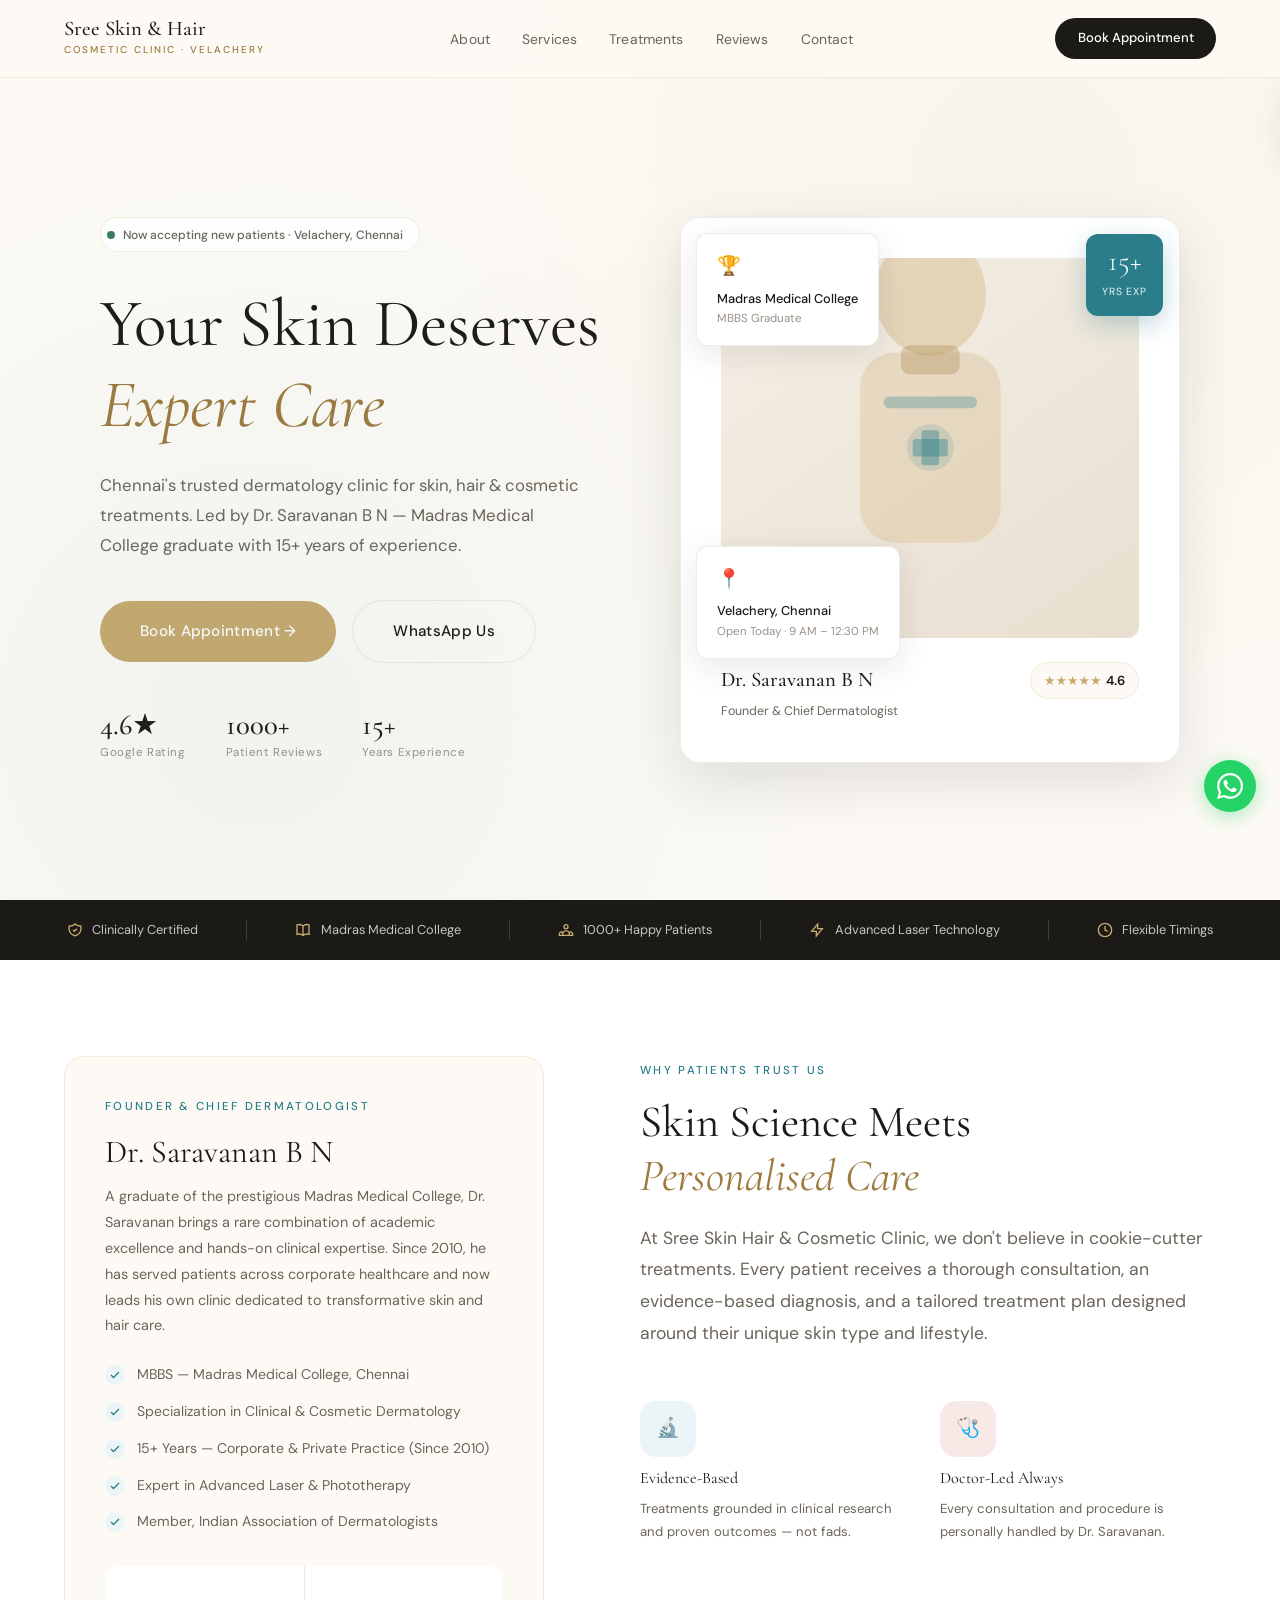
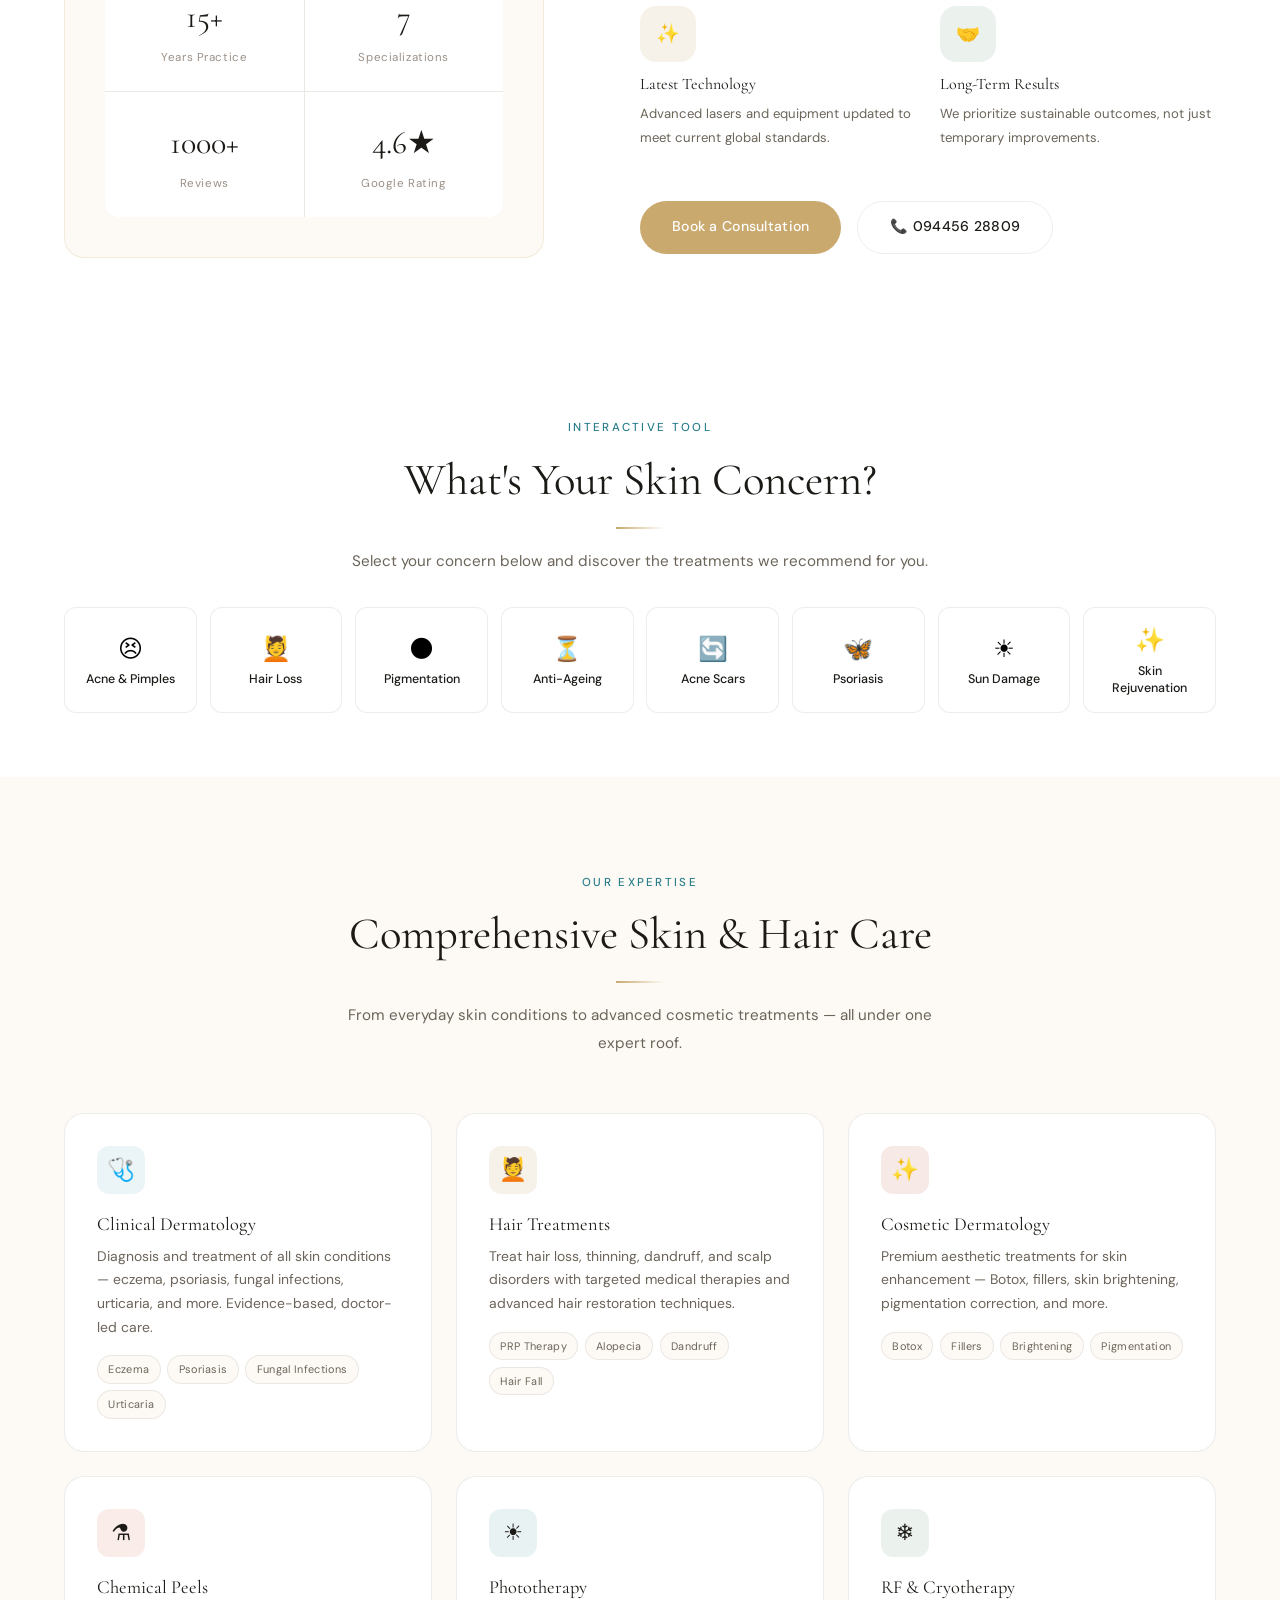
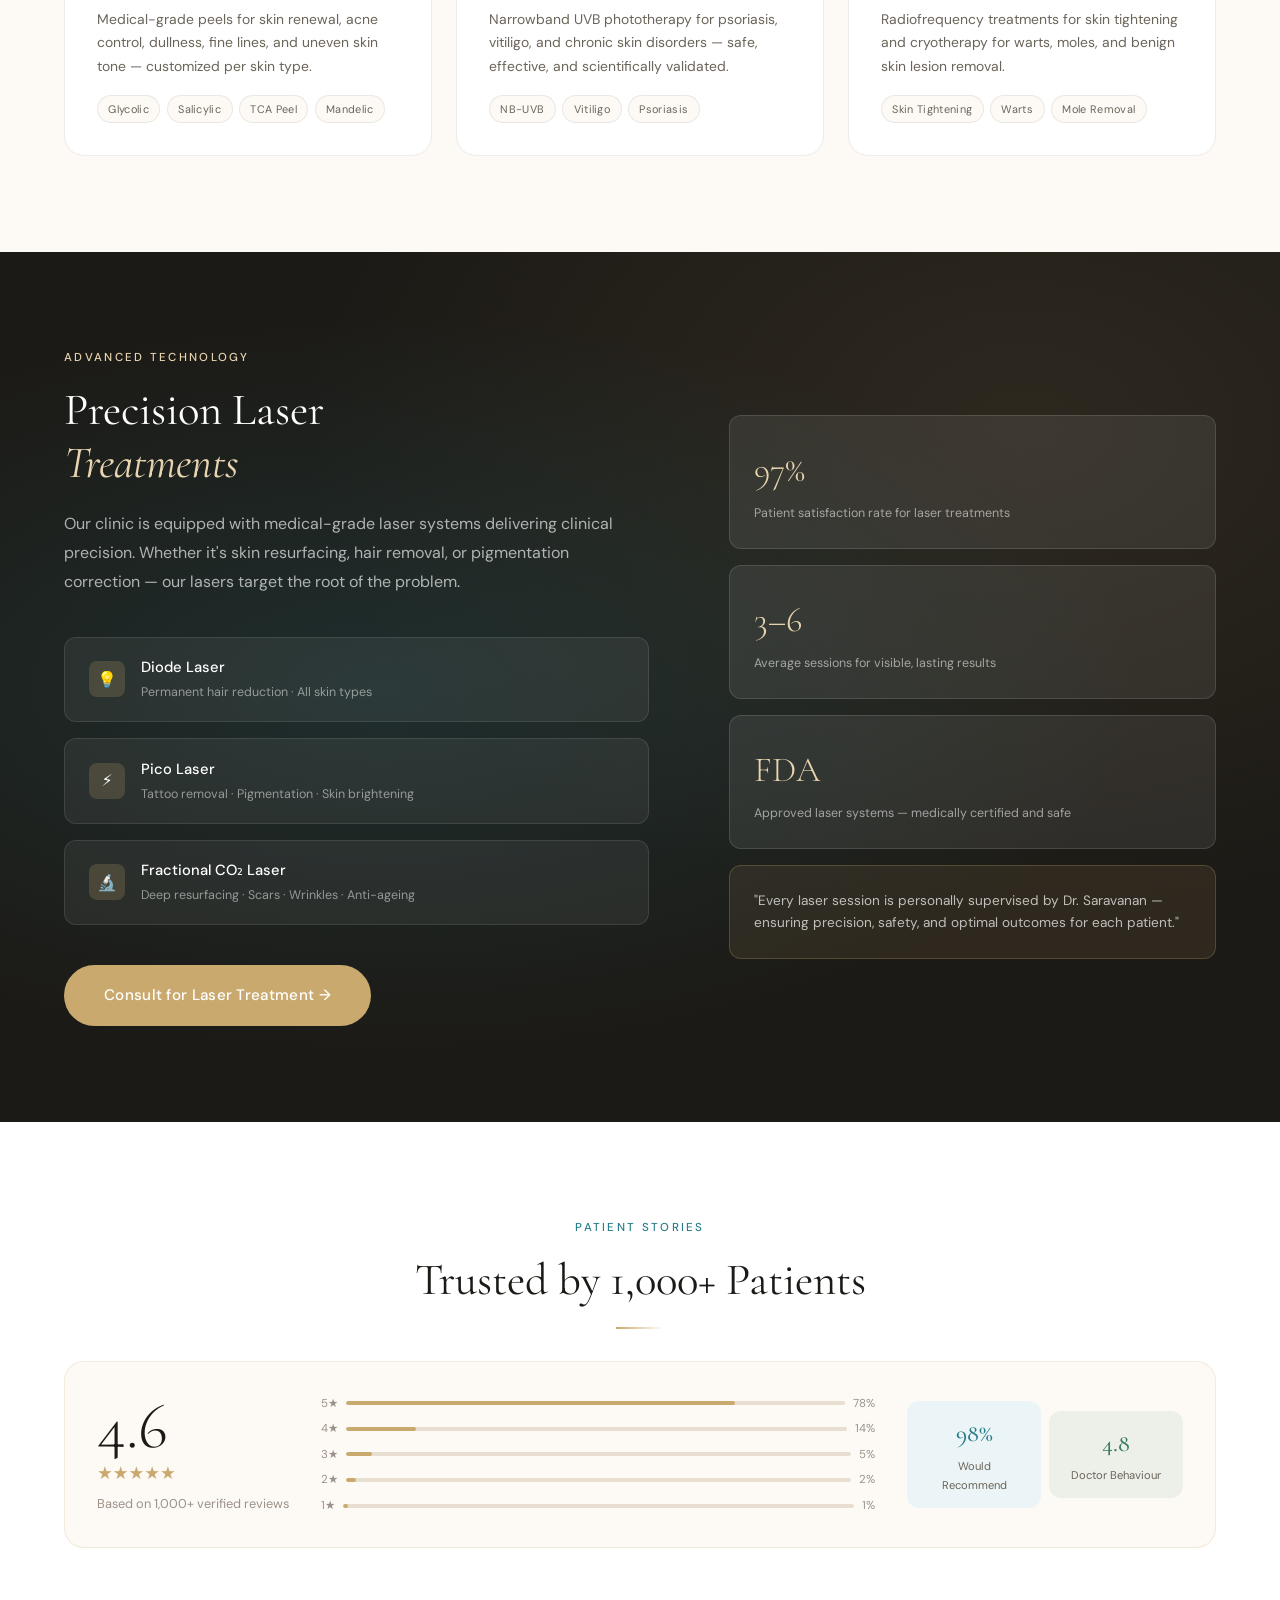
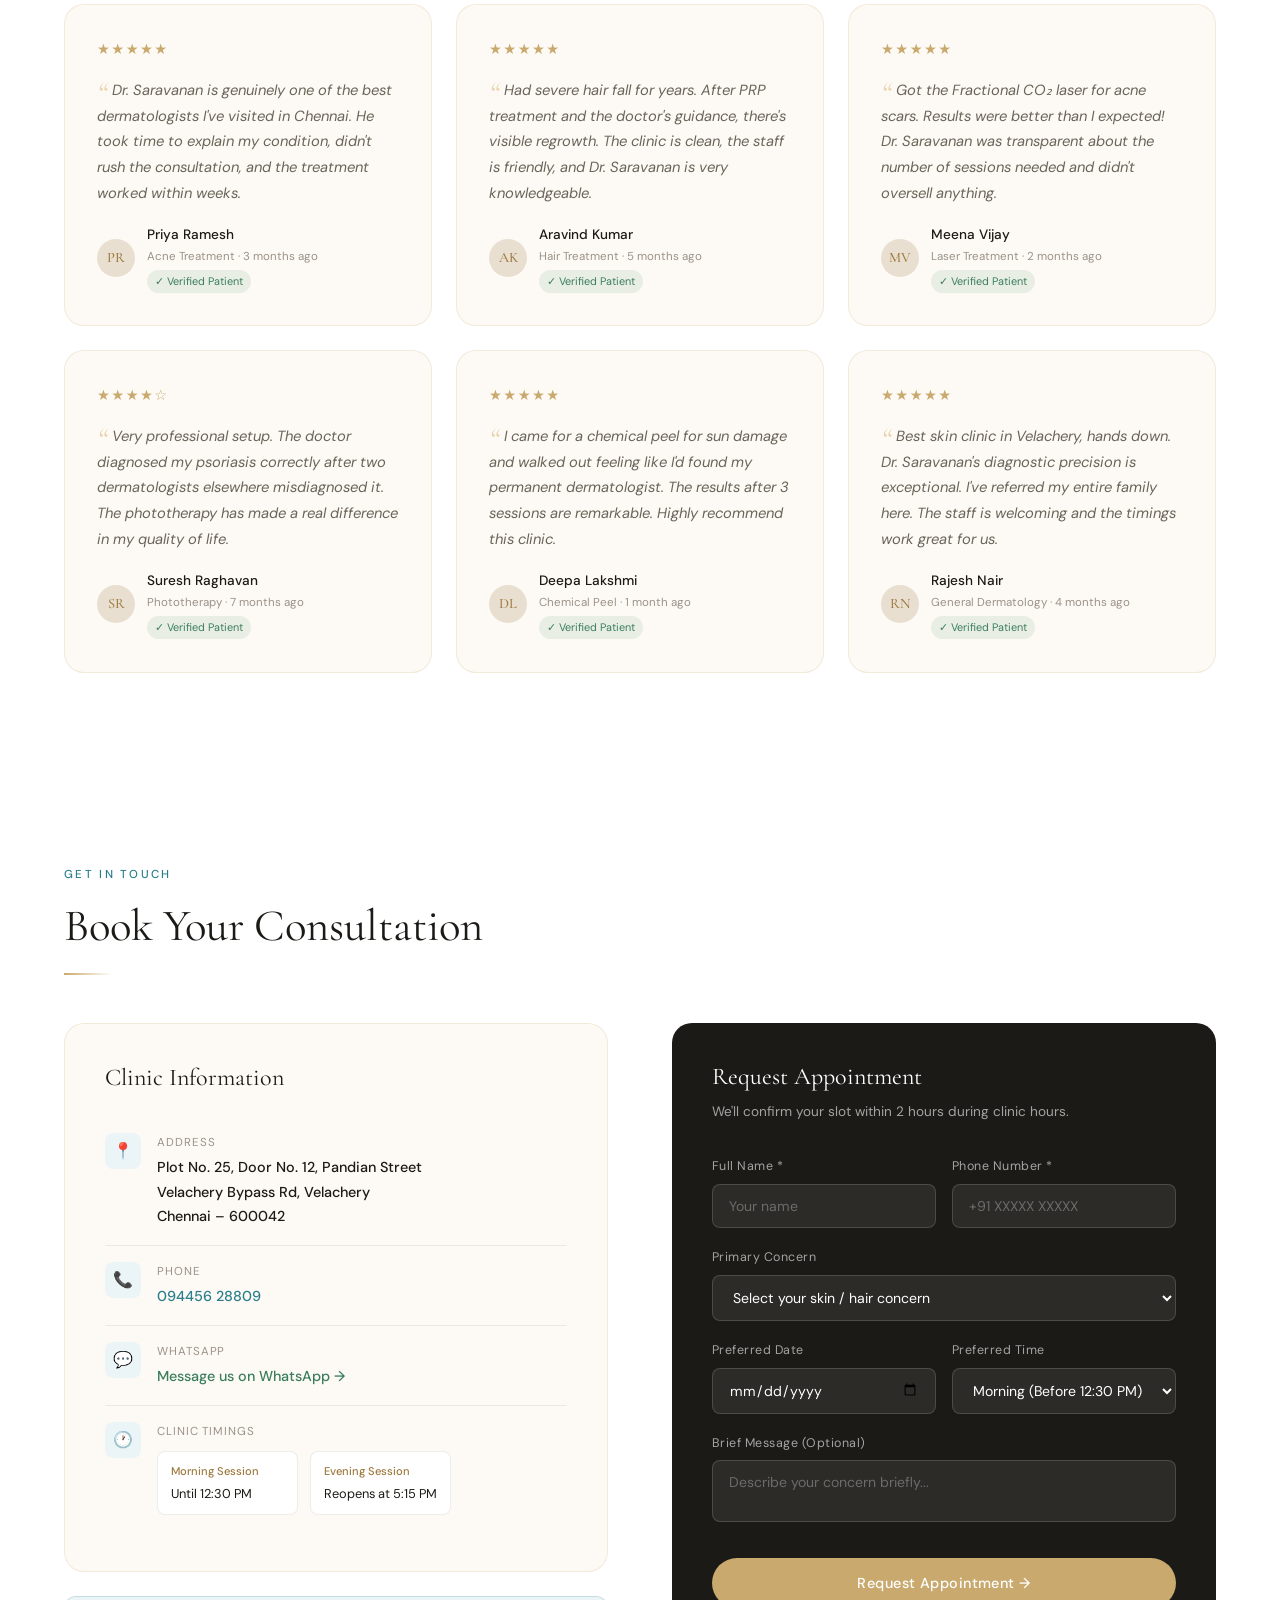
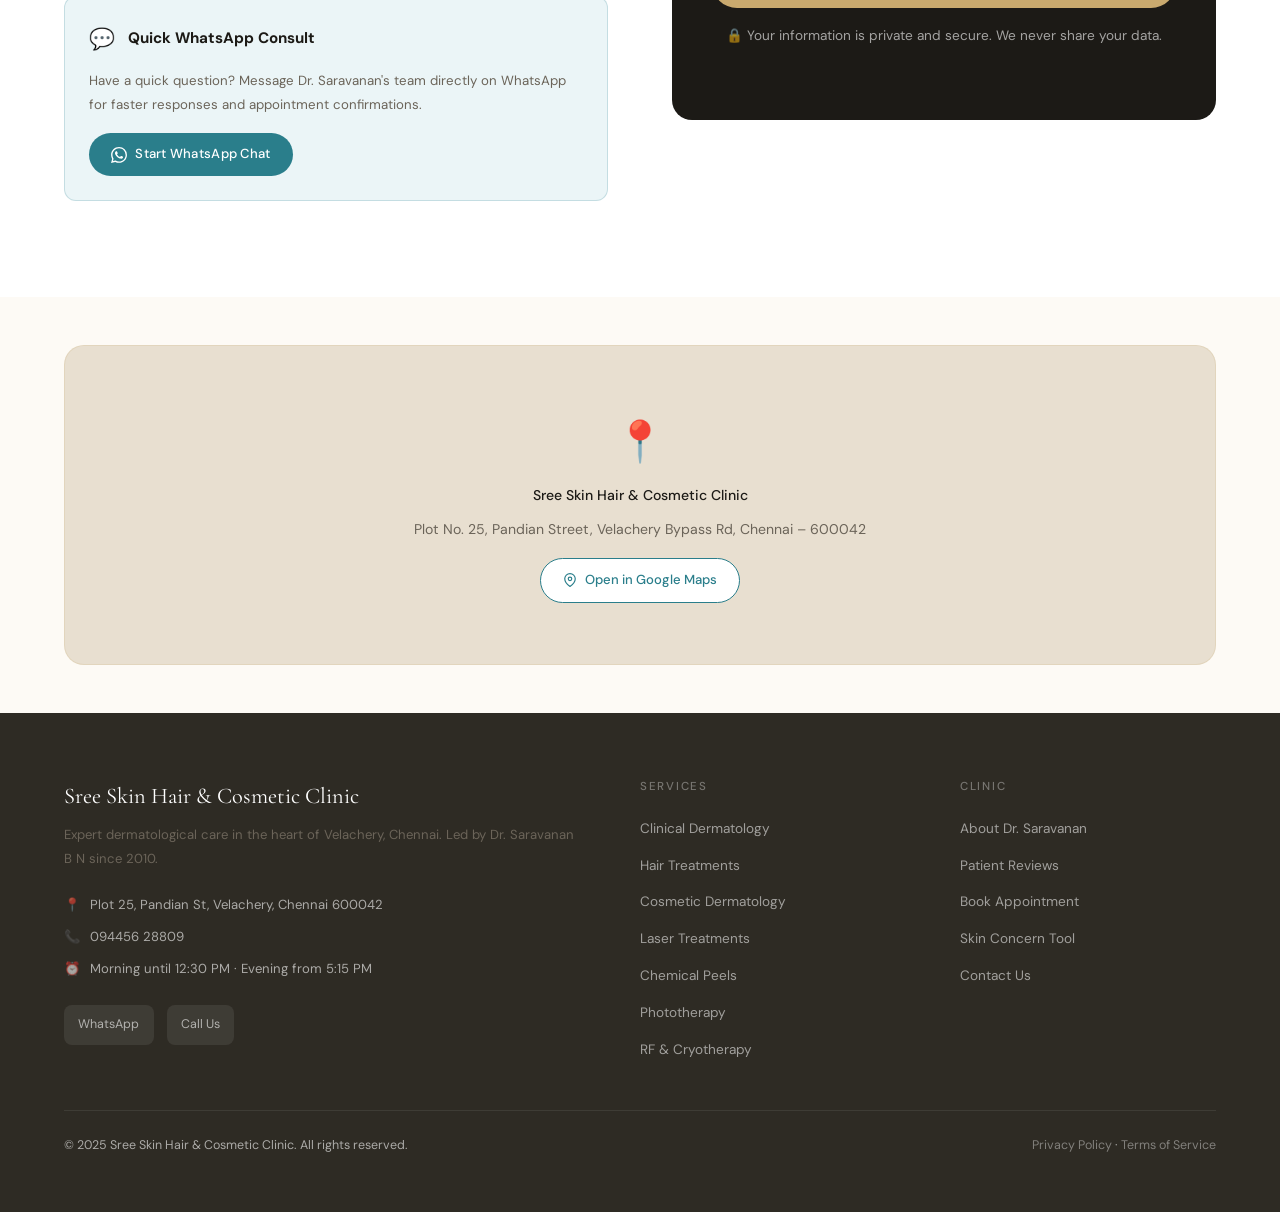
==== commit 780474af: "Remove doctor photo, revert to SVG silhouette placeholder" ====
--- a/index.html
+++ b/index.html
@@ -93,8 +93,8 @@
             <span class="txt">YRS EXP</span>
           </div>
           <div class="doctor-avatar-placeholder">
-            <img src="doctor-photo.jpg" class="doctor-silhouette" alt="Portrait of Dr. Saravanan B N" onerror="this.closest('.doctor-avatar-placeholder').classList.add('fallback-active')">
-            <svg viewBox="0 0 200 300" class="doctor-silhouette-fallback" fill="none" xmlns="http://www.w3.org/2000/svg" aria-hidden="true">
+            <!-- Decorative medical cross pattern -->
+            <svg viewBox="0 0 200 300" class="doctor-silhouette" fill="none" xmlns="http://www.w3.org/2000/svg">
               <ellipse cx="100" cy="65" rx="38" ry="42" fill="#C9A96E" opacity="0.35"/>
               <rect x="52" y="105" width="96" height="130" rx="24" fill="#C9A96E" opacity="0.25"/>
               <rect x="80" y="100" width="40" height="20" rx="6" fill="#9E7A3F" opacity="0.3"/>
--- a/style.css
+++ b/style.css
@@ -153,23 +153,9 @@
     position: relative;
   }
   .doctor-silhouette {
-    width: 100%;
-    height: 100%;
-    object-fit: cover;
-    object-position: center top;
-    display: block;
-  }
-  .doctor-silhouette-fallback {
     width: 70%;
     position: absolute;
     bottom: 0;
-    display: none;
-  }
-  .doctor-avatar-placeholder.fallback-active .doctor-silhouette {
-    display: none;
-  }
-  .doctor-avatar-placeholder.fallback-active .doctor-silhouette-fallback {
-    display: block;
   }
   .doctor-info-row { display: flex; justify-content: space-between; align-items: flex-start; }
   .doctor-name-block .name { font-family: var(--serif); font-size: 1.3rem; font-weight: 500; color: var(--deep); }
